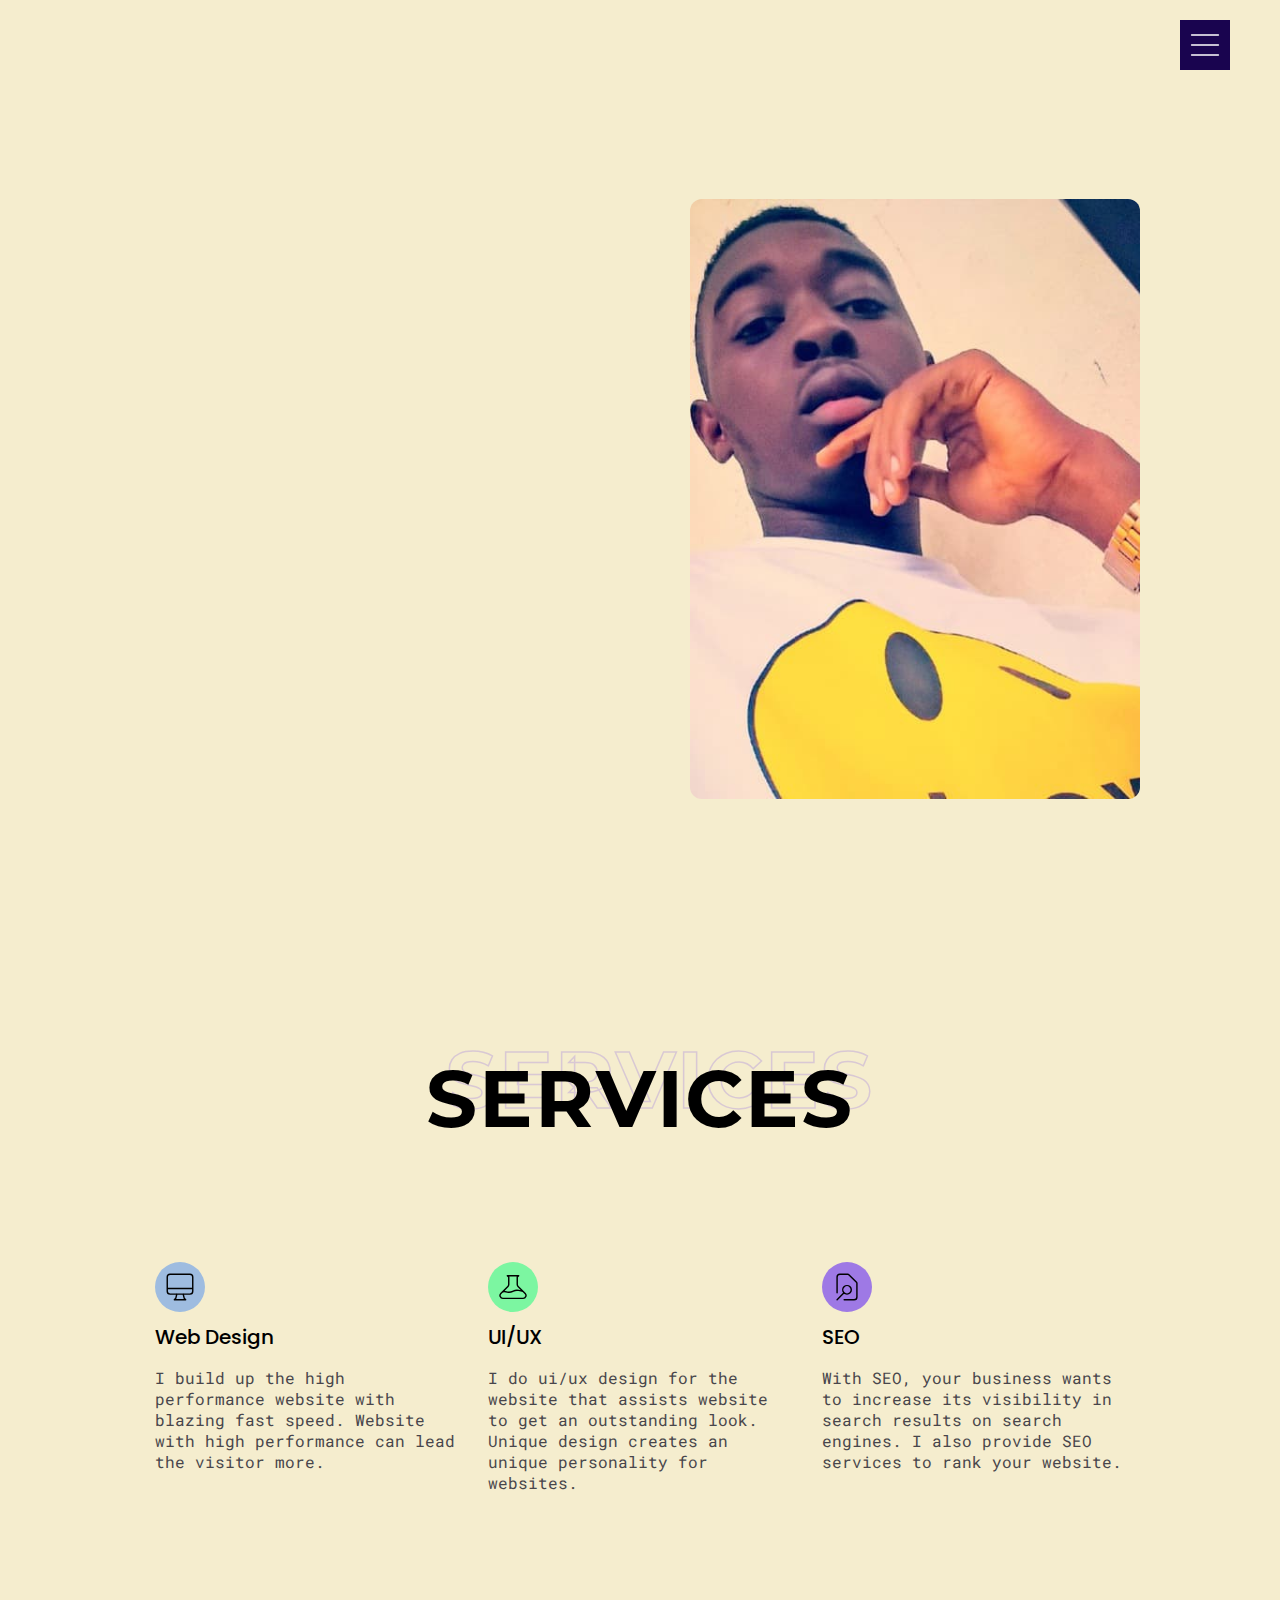
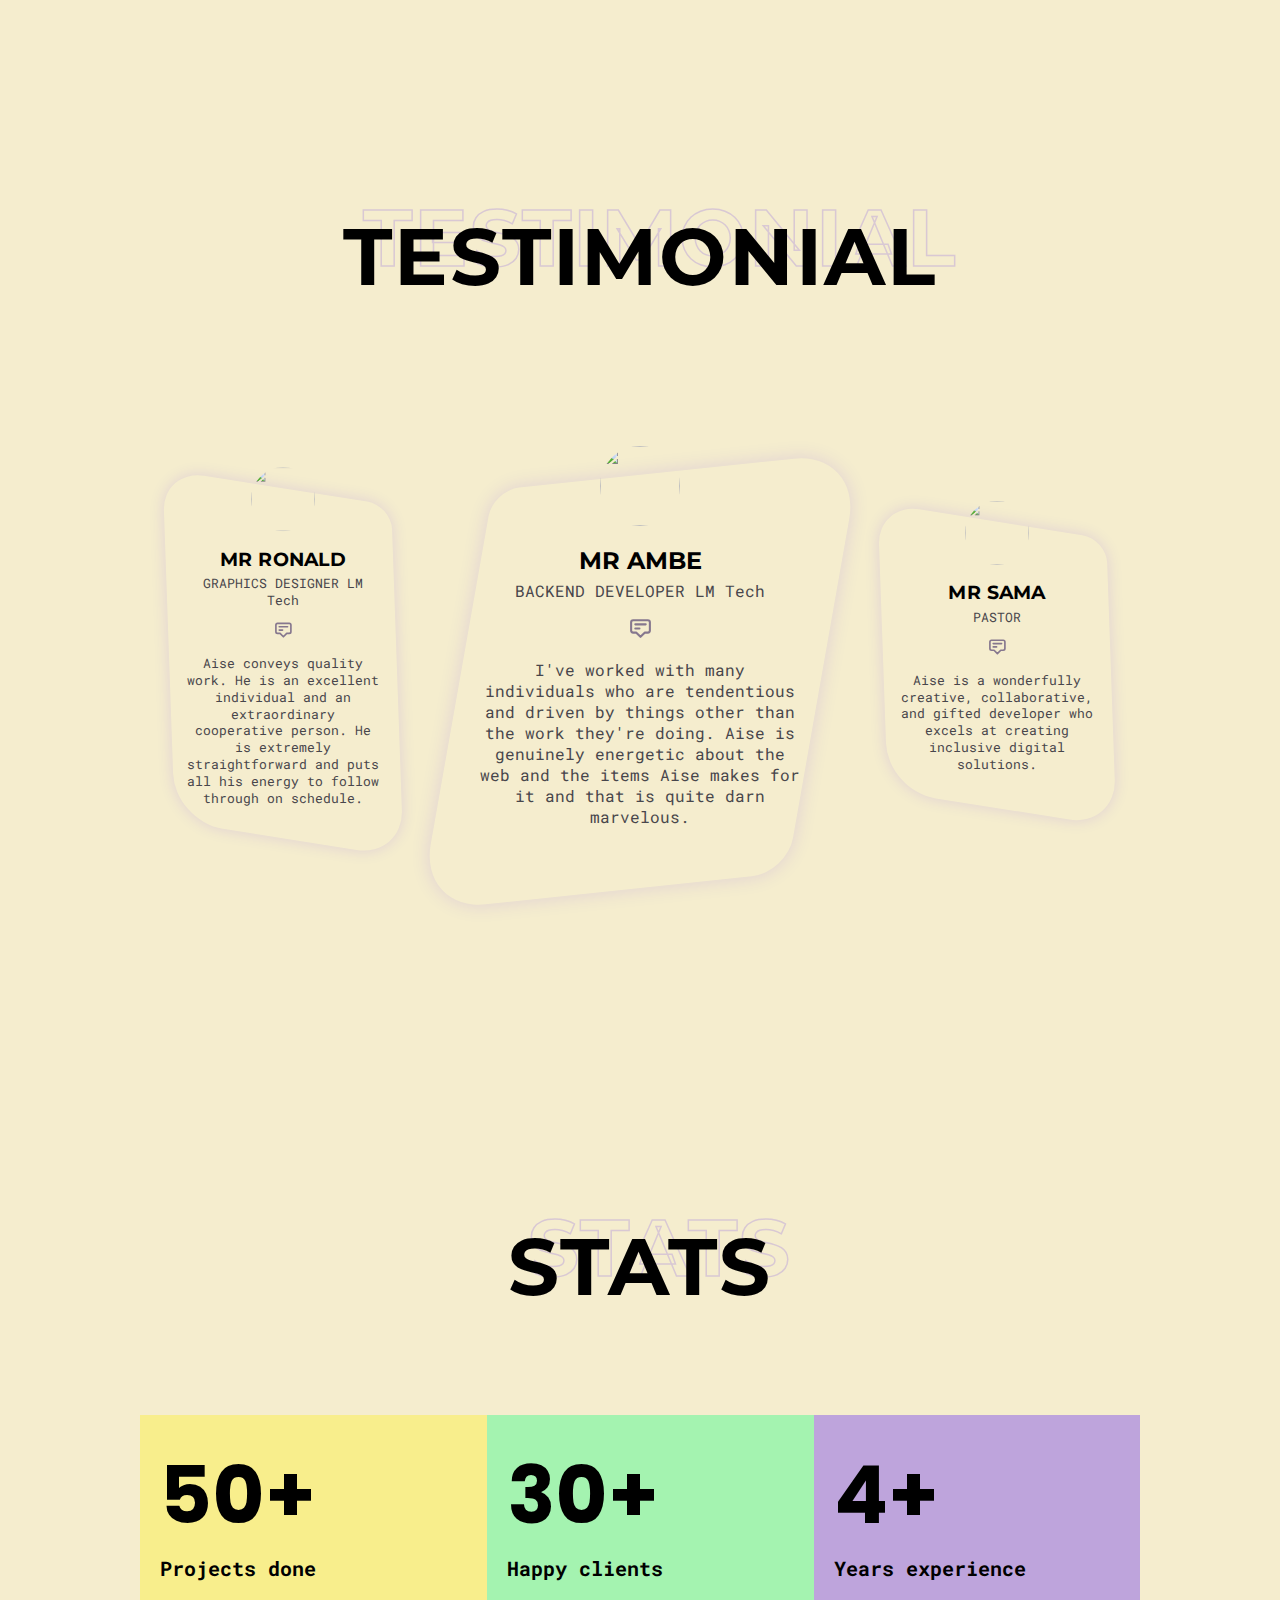
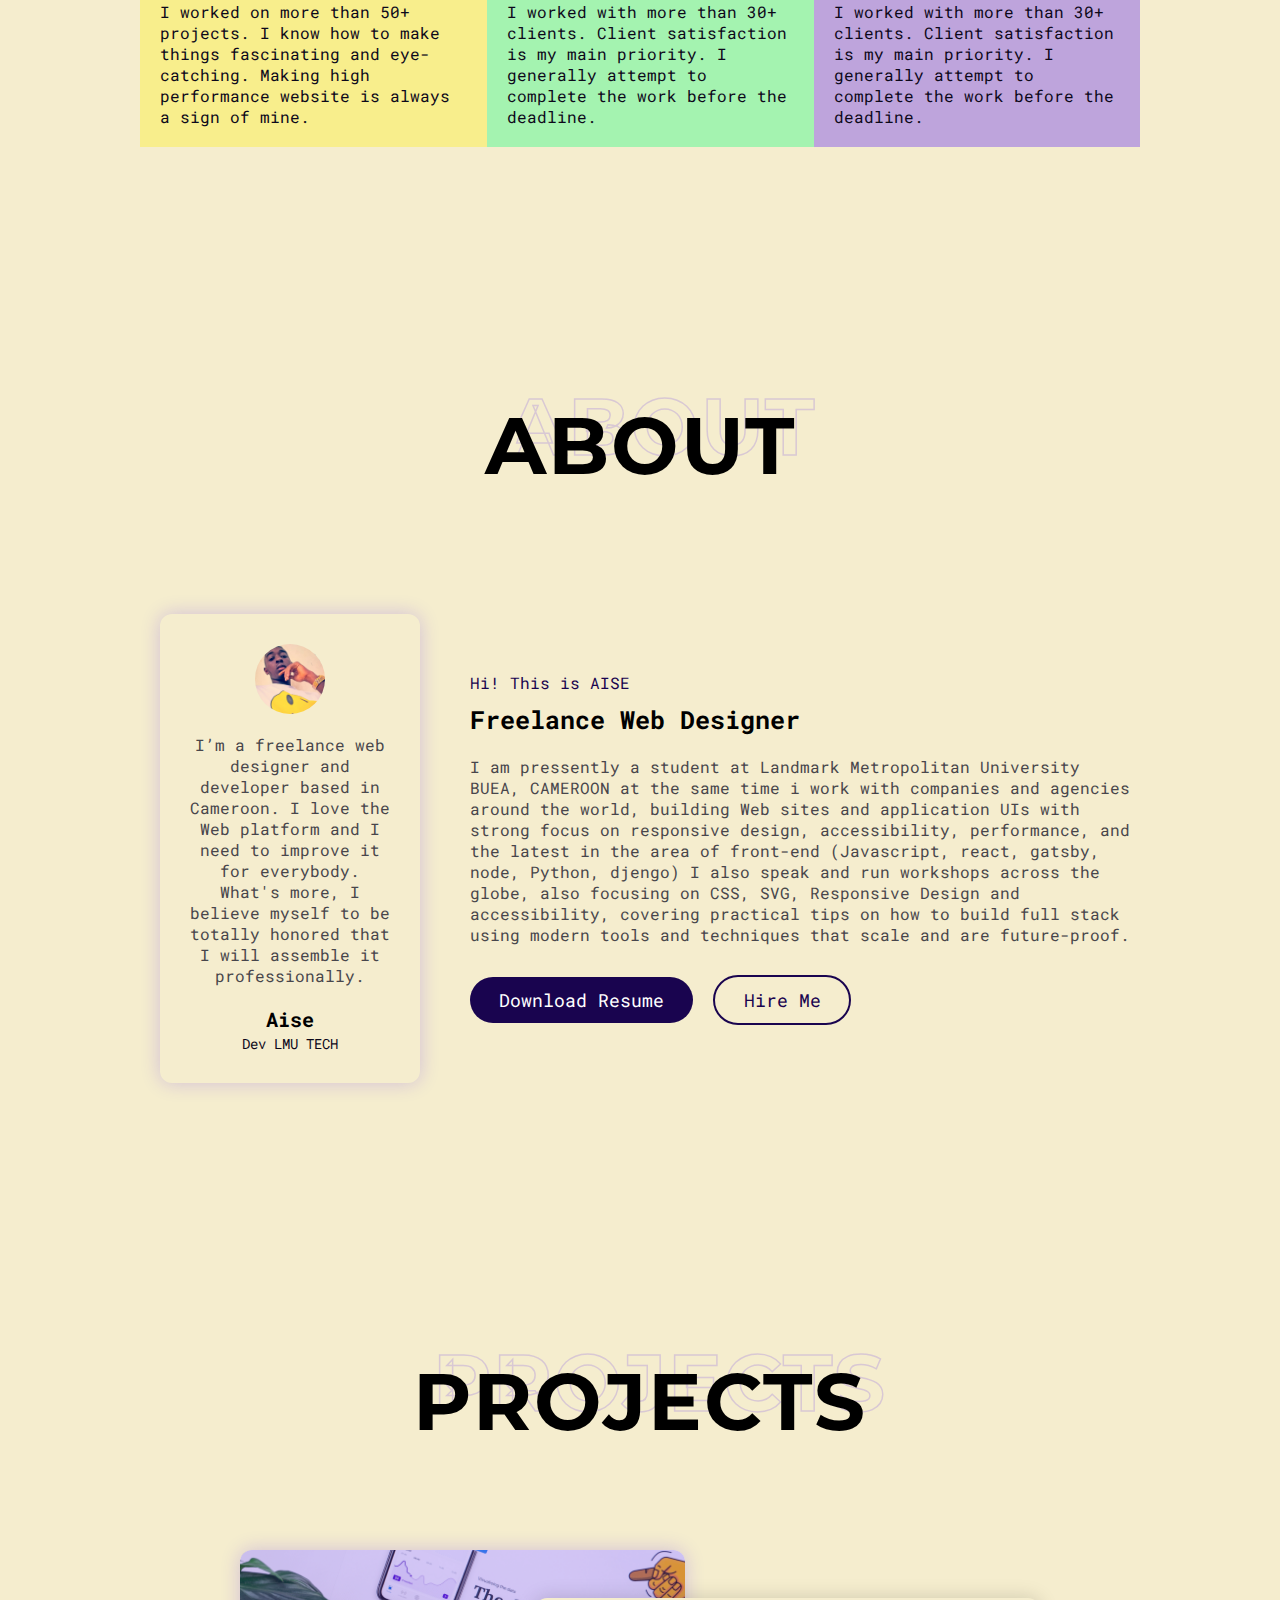
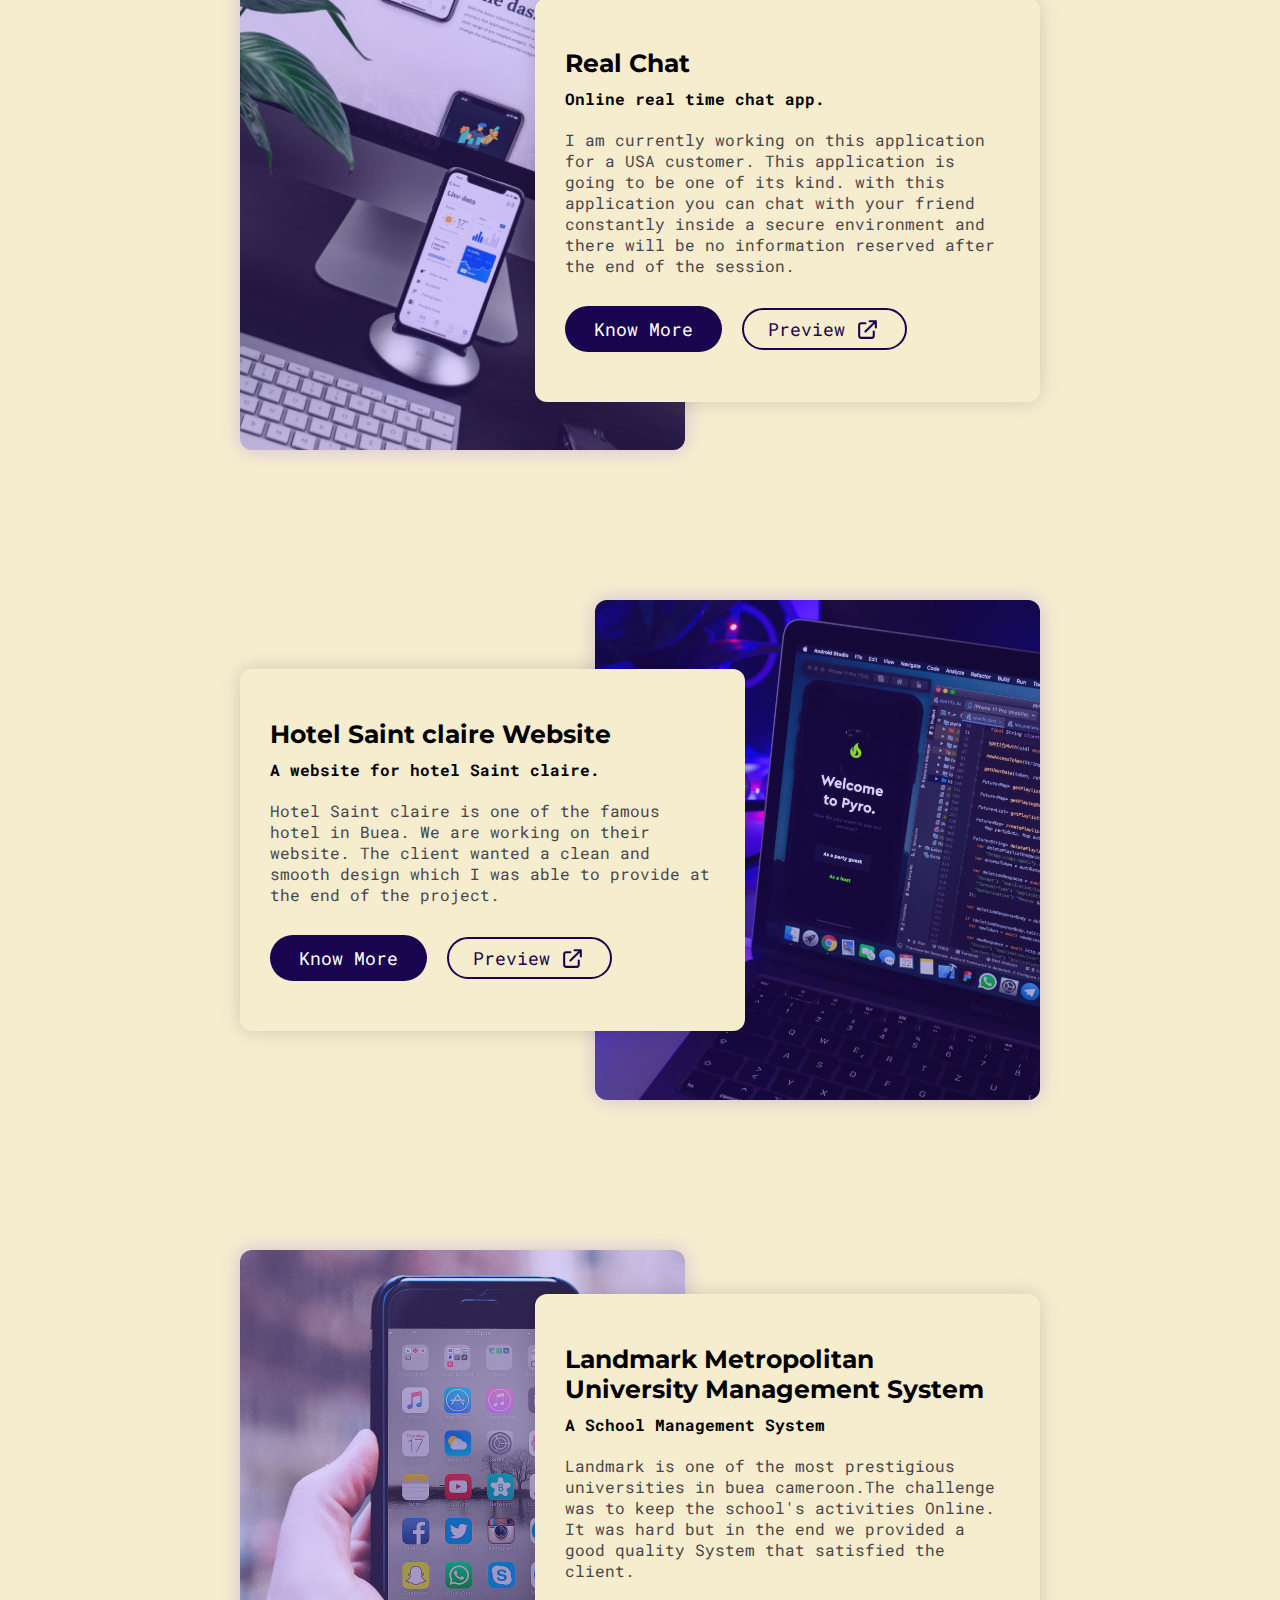
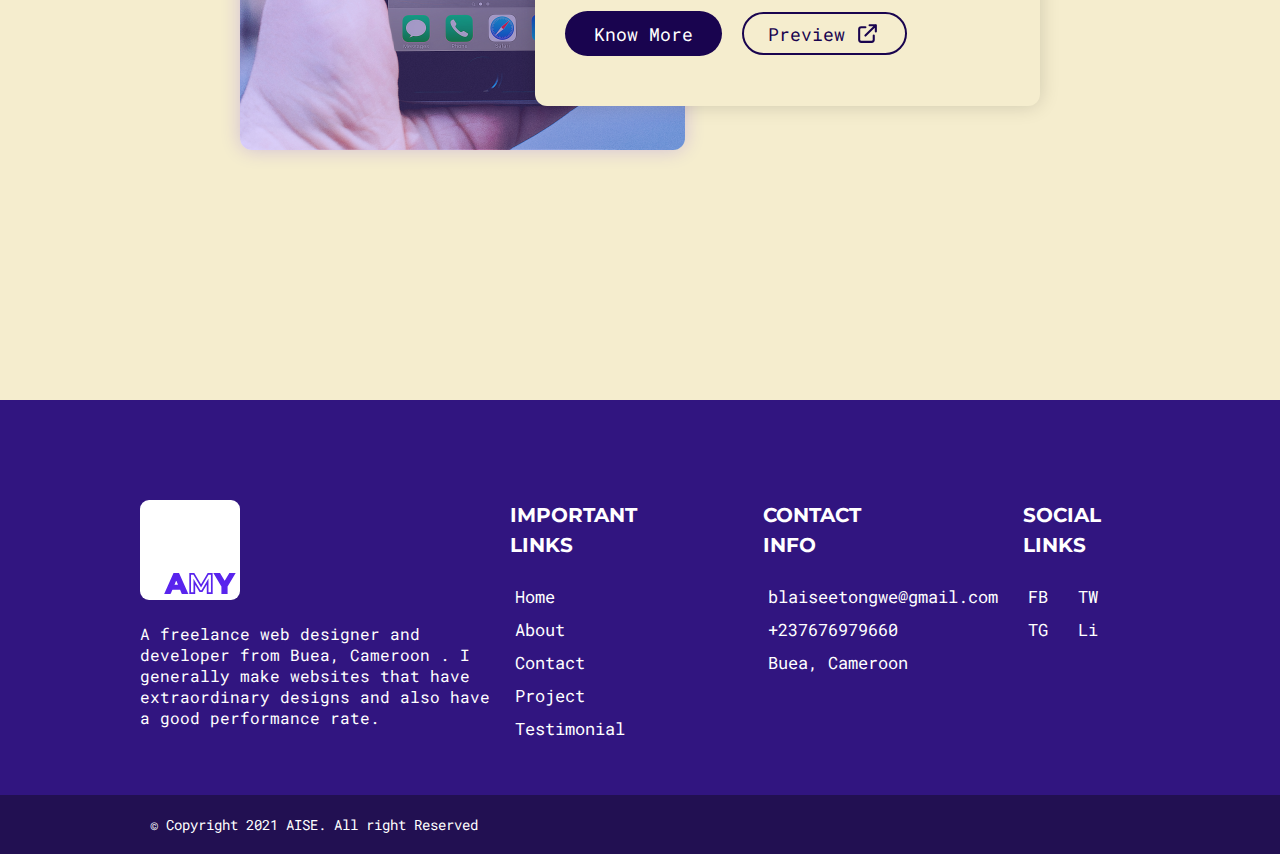
==== index.html @ 319169f4 "first portfolio commit" ====
<!DOCTYPE html>
<html lang="en">

<head>
  <meta charset="UTF-8">
  <meta name="viewport" content="width=device-width, initial-scale=1.0">
  <title>Aise portfolio</title>
  <link rel="shortcut icon" href="./image/favicon.bmp" type="image/x-icon">
  <link rel="stylesheet" href="style.css">
</head>

<body>
  <!-- Scroll Top Button -->
  <div class="scroll-top">
    <svg xmlns="http://www.w3.org/2000/svg" fill="none" viewBox="0 0 24 24" stroke="currentColor">
      <path stroke-linecap="round" stroke-linejoin="round" stroke-width="2" d="M8 7l4-4m0 0l4 4m-4-4v18" />
    </svg>
  </div>
  <!-- Navigation -->
  <section id="navigation">
    <div class="nav-icon">
      <svg xmlns="http://www.w3.org/2000/svg" fill="none" viewBox="0 0 24 24" stroke="currentColor">
        <path stroke-linecap="round" stroke-linejoin="round" stroke-width="1" d="M4 6h16M4 12h16M4 18h16" />
      </svg>
    </div>
  </section>
  <div id="nav-content">
    <div class="close-btn">
      <svg xmlns="http://www.w3.org/2000/svg" fill="none" viewBox="0 0 24 24" stroke="currentColor">
        <path stroke-linecap="round" stroke-linejoin="round" stroke-width="2" d="M6 18L18 6M6 6l12 12" />
      </svg>
    </div>
    <div class="wrapper">
      <h2 class="section-heading">Menu</h2>
      <nav>
        <ul>
          <li><a data-text="Home" href="./index.html#hero">Home</a></li>
          <li><a data-text="About" href="./index.html#about">About</a></li>
          <li><a data-text="Projects" href="./index.html#projects">Projects</a></li>
          <li><a data-text="Testimonial" href="./index.html#testimonial">Testimonial</a></li>
          <li><a data-text="Contact" href="./contact.html">Contact</a></li>
        </ul>
      </nav>
    </div>
  </div>

  <!-- Hero section -->
  <section id="hero">
    <div class="container">
      <div class="left">
        <p class="subheading">I'm Aise</p>
        <h2 class="heading">
          <div class="wrapper"><span>Codes</span></div>
          <div class="wrapper"><span>with</span></div>
          <div class="wrapper"><span>Logic</span></div>
        </h2>
        <p class="desc">I am presently a Student at Landmark Metropolitan University Molyko Buea, Cameroon. in addition to studying, i work with companies and agencies around the world building systems, Web sites and application UIs with
          strong focus on
          responsive design, accessibility, performance,</p>
        <div class="buttons">
          <a href="#projects" class="primary-btn">See My Works</a>
          <a href="#">
            <svg xmlns="http://www.w3.org/2000/svg" fill="none" viewBox="0 0 24 24" stroke="currentColor">
              <path stroke-linecap="round" stroke-linejoin="round" stroke-width="1"
                d="M14.752 11.168l-3.197-2.132A1 1 0 0010 9.87v4.263a1 1 0 001.555.832l3.197-2.132a1 1 0 000-1.664z" />
              <path stroke-linecap="round" stroke-linejoin="round" stroke-width="1"
                d="M21 12a9 9 0 11-18 0 9 9 0 0118 0z" />
            </svg>
          </a>
        </div>
      </div>
      <div class="right">
        <img src="./image/profile.jpg" alt="">
      </div>
    </div>
  </section>

  <!-- services Section -->
  <section id="services">
    <div class="container">
      <h2 class="section-heading" data-outline="Services">Services</h2>
      <div class="all-items">
        <div class="item">
          <div class="icon">
            <svg xmlns="http://www.w3.org/2000/svg" fill="none" viewBox="0 0 24 24" stroke="currentColor">
              <path stroke-linecap="round" stroke-linejoin="round" stroke-width="1"
                d="M9.75 17L9 20l-1 1h8l-1-1-.75-3M3 13h18M5 17h14a2 2 0 002-2V5a2 2 0 00-2-2H5a2 2 0 00-2 2v10a2 2 0 002 2z" />
            </svg>
          </div>
          <h3 class="item-heading">Web Design</h3>
          <p class="item-desc">I build up the high performance website with blazing fast speed. Website with high
            performance can lead the visitor more. </p>
        </div>
        <div class="item">
          <div class="icon">
            <svg xmlns="http://www.w3.org/2000/svg" fill="none" viewBox="0 0 24 24" stroke="currentColor">
              <path stroke-linecap="round" stroke-linejoin="round" stroke-width="1"
                d="M19.428 15.428a2 2 0 00-1.022-.547l-2.387-.477a6 6 0 00-3.86.517l-.318.158a6 6 0 01-3.86.517L6.05 15.21a2 2 0 00-1.806.547M8 4h8l-1 1v5.172a2 2 0 00.586 1.414l5 5c1.26 1.26.367 3.414-1.415 3.414H4.828c-1.782 0-2.674-2.154-1.414-3.414l5-5A2 2 0 009 10.172V5L8 4z" />
            </svg>
          </div>
          <h3 class="item-heading">UI/UX</h3>
          <p class="item-desc">I do ui/ux design for the website that assists website to get an outstanding look. Unique
            design creates an unique personality for websites.</p>
        </div>
        <div class="item">
          <div class="icon">
            <svg xmlns="http://www.w3.org/2000/svg" fill="none" viewBox="0 0 24 24" stroke="currentColor">
              <path stroke-linecap="round" stroke-linejoin="round" stroke-width="1"
                d="M10 21h7a2 2 0 002-2V9.414a1 1 0 00-.293-.707l-5.414-5.414A1 1 0 0012.586 3H7a2 2 0 00-2 2v11m0 5l4.879-4.879m0 0a3 3 0 104.243-4.242 3 3 0 00-4.243 4.242z" />
            </svg>
          </div>
          <h3 class="item-heading">SEO</h3>
          <p class="item-desc">With SEO, your business wants to increase its visibility in search results on search
            engines. I also provide SEO services
            to rank your website.</p>
        </div>
      </div>
    </div>
  </section>

  <!-- Testimonial Section -->
  <section id="testimonial">
    <div class="container">
      <h1 class="section-heading" data-outline="Testimonial">Testimonial</h1>
      <div class="all-items">
        <div class="item">
          <div class="img">
            <img src="./image/sayed.jpg" alt="">
          </div>
          <h3 class="testimonial-heading">Mr Ronald</h3>
          <p class="testimonial-sub-heading">GRAPHICS DESIGNER LM Tech</p>
          <div class="icon">
            <svg xmlns="http://www.w3.org/2000/svg" fill="none" viewBox="0 0 24 24" stroke="currentColor">
              <path stroke-linecap="round" stroke-linejoin="round" stroke-width="2"
                d="M7 8h10M7 12h4m1 8l-4-4H5a2 2 0 01-2-2V6a2 2 0 012-2h14a2 2 0 012 2v8a2 2 0 01-2 2h-3l-4 4z" />
            </svg>
          </div>
          <p class="testimonial-desc">Aise conveys quality work. He is an excellent individual and an extraordinary
            cooperative person. He is extremely
            straightforward and puts all his energy to follow through on schedule. </p>
        </div>
        <div class="item">
          <div class="img">
            <img src="./image/arfan.jpg" alt="">
          </div>
          <h3 class="testimonial-heading">MR AMBE</h3>
          <p class="testimonial-sub-heading">BACKEND DEVELOPER LM Tech</p>
          <div class="icon">
            <svg xmlns="http://www.w3.org/2000/svg" fill="none" viewBox="0 0 24 24" stroke="currentColor">
              <path stroke-linecap="round" stroke-linejoin="round" stroke-width="2"
                d="M7 8h10M7 12h4m1 8l-4-4H5a2 2 0 01-2-2V6a2 2 0 012-2h14a2 2 0 012 2v8a2 2 0 01-2 2h-3l-4 4z" />
            </svg>
          </div>
          <p class="testimonial-desc">I've worked with many individuals who are tendentious and driven by things other
            than the work they're doing. Aise is genuinely energetic about the web and the items Aise makes for it and
            that is
            quite darn
            marvelous.</p>
        </div>
        <div class="item">
          <div class="img">
            <img src="./image/ayan.jpg" alt="">
          </div>
          <h3 class="testimonial-heading">MR SAMA</h3>
          <p class="testimonial-sub-heading">PASTOR</p>
          <div class="icon">
            <svg xmlns="http://www.w3.org/2000/svg" fill="none" viewBox="0 0 24 24" stroke="currentColor">
              <path stroke-linecap="round" stroke-linejoin="round" stroke-width="2"
                d="M7 8h10M7 12h4m1 8l-4-4H5a2 2 0 01-2-2V6a2 2 0 012-2h14a2 2 0 012 2v8a2 2 0 01-2 2h-3l-4 4z" />
            </svg>
          </div>
          <p class="testimonial-desc">Aise is a wonderfully creative, collaborative, and gifted developer who excels at
            creating inclusive digital solutions.
          </p>
        </div>
      </div>
    </div>
  </section>

  <!-- stats Section -->
  <section id="stats">
    <div class="container">
      <h2 class="section-heading" data-outline="Stats">Stats</h2>
      <div class="all-items">
        <div class="item">
          <h2 class="number">50+</h2>
          <h3 class="stats-sub-heading">Projects done</h3>
          <p>I worked on more than 50+ projects. I know how to make things fascinating and eye-catching. Making high
            performance website is always a sign of mine.</p>
        </div>
        <div class="item">
          <h2 class="number">30+</h2>
          <h3 class="stats-sub-heading">Happy clients</h3>
          <p>I worked with more than 30+ clients. Client satisfaction is my main priority. I generally attempt to
            complete the work
            before the deadline.</p>
        </div>
        <div class="item">
          <h2 class="number">4+</h2>
          <h3 class="stats-sub-heading">Years experience</h3>
          <p>I worked with more than 30+ clients. Client satisfaction is my main priority. I generally attempt to
            complete the work
            before the deadline.</p>
        </div>
      </div>
    </div>
  </section>
  <!-- END Stats Section -->



  <!-- About -->
  <section id="about">
    <div class="container">
      <h2 class="section-heading" data-outline="about">About</h2>
      <div class="wrapper">
        <div class="left">
          <div class="card">
            <div class="img">
              <img src="./image/profile.jpg" alt="">
            </div>
            <p class="card-desc">I’m a freelance web designer and developer based in Cameroon. I love the Web platform
              and I need to improve it for
              everybody. What's more, I believe myself to be totally honored that I will assemble it professionally.</p>
            <h3 class="card-name">Aise</h3>
            <p class="card-sub-title">Dev LMU TECH</p>
          </div>
        </div>
        <div class="right">
          <p class="subheading">Hi! This is AISE</p>
          <h2 class="slogan">Freelance Web Designer</h2>
          <p class="right-text"> I am pressently a student at Landmark Metropolitan University BUEA, CAMEROON at the same time i work with companies and agencies around the world, building Web sites and application
            UIs with strong focus on
            responsive design, accessibility, performance, and the latest in the area of front-end (Javascript, react,
            gatsby, node,
            Python, djengo)
            I also speak and run workshops across the globe, also focusing on CSS, SVG, Responsive Design and
            accessibility,
            covering practical tips on how to build full stack using modern tools and techniques that scale and are
            future-proof.
          </p>
          <div class="buttons">
            <a href="./resume.docx" class="primary-btn" download="">Download Resume</a>
            <a href="./contact.html" class="primary-btn outline">Hire Me</a>
          </div>
        </div>
      </div>
    </div>
  </section>

  <!-- projects -->
  <section id="projects">
    <div class="container">
      <h2 class="section-heading" data-outline="Projects">Projects</h2>
      <div class="all-items">
        <div class="item">
          <div class="left">
            <div class="img">
              <img src="./image/project-1.jpg" alt="">
            </div>
          </div>
          <div class="right">
            <h2 class="project-title">Real Chat</h2>
            <h3 class="project-sub-title">Online real time chat app.</h3>
            <p class="project-desc">I am currently working on this application for a USA customer. This application is going to be one of its kind. with this application
              you can chat with your friend
              constantly inside a secure environment and there will be no information reserved after the end of the
              session.</p>
            <div class="buttons">
              <a href="#" class="primary-btn">Know More</a>
              <a href="#" class="primary-btn outline external-link"> <span>Preview</span>
                <svg xmlns="http://www.w3.org/2000/svg" fill="none" viewBox="0 0 24 24" stroke="currentColor">
                  <path stroke-linecap="round" stroke-linejoin="round" stroke-width="2"
                    d="M10 6H6a2 2 0 00-2 2v10a2 2 0 002 2h10a2 2 0 002-2v-4M14 4h6m0 0v6m0-6L10 14" />
                </svg>
              </a>
            </div>

          </div>
        </div>
        <div class="item">
          <div class="left">
            <div class="img">
              <img src="./image/project-3.jpg" alt="">
            </div>
          </div>
          <div class="right">
            <h2 class="project-title">Hotel Saint claire Website
            </h2>
            <h3 class="project-sub-title">A website for hotel Saint claire.
            </h3>
            <p class="project-desc">Hotel Saint claire is one of the famous hotel in Buea. We are working on their website. The
              client wanted a clean and smooth
              design which I was able to provide at the end of the project.</p>
            <div class="buttons">
              <a href="#" class="primary-btn">Know More</a>
              <a href="#" class="primary-btn outline external-link"> <span>Preview</span>
                <svg xmlns="http://www.w3.org/2000/svg" fill="none" viewBox="0 0 24 24" stroke="currentColor">
                  <path stroke-linecap="round" stroke-linejoin="round" stroke-width="2"
                    d="M10 6H6a2 2 0 00-2 2v10a2 2 0 002 2h10a2 2 0 002-2v-4M14 4h6m0 0v6m0-6L10 14" />
                </svg>
              </a>
            </div>
          </div>
        </div>
        <div class="item">
          <div class="left">
            <div class="img">
              <img src="./image/project-2.jpg" alt="">
            </div>
          </div>
          <div class="right">
            <h2 class="project-title">Landmark Metropolitan University Management System</h2>
            <h3 class="project-sub-title">A School Management System</h3>
            <p class="project-desc">Landmark is one of the most prestigious universities in buea cameroon.The challenge was to keep the
              school's activities Online. It was
              hard but in the end
              we provided a good quality System that satisfied the client.</p>
            <div class="buttons">
              <a href="#" class="primary-btn">Know More</a>
              <a href="#" class="primary-btn outline external-link"> <span>Preview</span>
                <svg xmlns="http://www.w3.org/2000/svg" fill="none" viewBox="0 0 24 24" stroke="currentColor">
                  <path stroke-linecap="round" stroke-linejoin="round" stroke-width="2"
                    d="M10 6H6a2 2 0 00-2 2v10a2 2 0 002 2h10a2 2 0 002-2v-4M14 4h6m0 0v6m0-6L10 14" />
                </svg>
              </a>
            </div>
          </div>
        </div>
      </div>
    </div>
  </section>

  <!-- Footer Section -->
  <section id="footer">
    <div class="container">
      <footer>
        <div class="col-1">
          <div class="logo"><a href="#">
              <img src="./image/light-logo.svg" alt="">
            </a></div>
          <p>A freelance web designer and developer from Buea, Cameroon . I generally make websites that have
            extraordinary
            designs and also have a good performance rate. </p>
        </div>
        <div class="col-2">
          <h2 class="column-heading">Important<br>Links</h2>
          <ul>
            <li><a href="./index.html#home">Home</a></li>
            <li><a href="./index.html#about">About</a></li>
            <li><a href="./contact.html">Contact</a></li>
            <li><a href="./index.html#Project">Project</a></li>
            <li><a href="./index.html#testimonial">Testimonial</a></li>
          </ul>
        </div>
        <div class="col-3">
          <h2 class="column-heading">Contact<br>Info</h2>
          <ul>
            <li><a href="#">blaiseetongwe@gmail.com</a></li>
            <li><a href="#">+237676979660</a></li>
            <li><a href="#">Buea, Cameroon</a></li>
          </ul>
        </div>
        <div class="col-4">
          <h2 class="column-heading">Social<br>Links</h2>
          <ul>
            <li><a href="#">FB</a></li>
            <li><a href="#">TW</a></li>
            <li><a href="#">TG</a></li>
            <li><a href="#">Li</a></li>
          </ul>
        </div>
      </footer>
    </div>
  </section>
  <section id="copyright">
    <div class="container">
      <p> &copy; Copyright 2021 AISE. All right Reserved</p>
    </div>
  </section>

  <script src="./app.js"></script>
</body>

</html>
---- style.css ----
@import url('https://fonts.googleapis.com/css2?family=Montserrat:wght@700;900&family=Roboto+Mono:wght@300;500&family=Poppins:wght@600&display=swap');

/* variables */
:root {
	--primary-color: #19044f;
	--secondary-black: #0d081a;
	--secondary-gray: #48464b;
	--body-bg: #f5edce;
}

/* global styles */
* {
	padding: 0;
	margin: 0;
	box-sizing: border-box;
}
html {
	font-family: 'Roboto Mono';
	font-size: 10px;
	scroll-behavior: smooth;
}
body {
	background-color: var(--body-bg);
}
img {
	width: 100%;
	height: 100%;
}
a {
	color: black;
	text-decoration: none;
}

section {
	display: flex;
	align-items: center;
	justify-content: center;
}
.container {
	width: 90%;
	margin: 0 auto;
	max-width: 1000px;
}
p {
	font-size: 1.6rem;
	color: var(--secondary-black);
}
.section-heading {
	font-size: clamp(2rem, 10vw, 8rem);
	text-transform: uppercase;
	font-family: 'Montserrat';
	letter-spacing: 0.2rem;
	text-align: center;
	position: relative;
	margin-bottom: 10rem;
}
.section-heading::before {
	content: attr(data-outline);
	position: absolute;
	left: 2%;
	top: -20%;
	width: 100%;

	text-align: center;
	text-transform: uppercase;
	font-family: 'Montserrat';
	letter-spacing: 0.2rem;

	color: transparent;
	/* -webkit-text-stroke: 1.5px rgba(0, 0, 0, 0.103); */
	-webkit-text-stroke: 1.5px #5a24ed2f;
	z-index: -1;
}
.buttons {
	margin-top: 3rem;
	display: flex;
	align-items: center;
	justify-content: flex-start;
	gap: 2rem;
}
.primary-btn {
	display: inline-block;
	background-color: var(--primary-color);
	color: white;
	font-size: 1.8rem;
	padding: 0.6em 1.6em;
	border-radius: 50px;
}
.buttons .primary-btn.outline {
	background-color: transparent;
	border: 2px solid var(--primary-color);
	color: var(--primary-color);
}
.buttons svg {
	width: 50px;
	color: var(--primary-color);
}

/* scroll Top/Up Button */
.scroll-top {
	z-index: 100;
	height: 60px;
	width: 60px;
	background-color: white;
	position: fixed;
	bottom: 10px;
	right: 10px;
	cursor: pointer;
	border-radius: 6px;
	box-shadow: 0px 0px 20px rgba(71, 40, 182, 0.226);
	/* hover effect default */
	transform: scale(0.9);
	transition: 0.3s ease-in-out transform;
	/* for centering the icon */
	/* display: flex; */
	display: none;
	align-items: center;
	justify-content: center;
}
.scroll-top svg {
	width: 50%;
	color: black;
	pointer-events: none;
}

.scroll-top:hover {
	transform: scale(1);
}

/* Navigation Section */
#navigation {
	position: fixed;
	right: 50px;
	height: auto;
	top: 20px;
	z-index: 100;
}
#navigation .nav-icon {
	width: 50px;
	height: 50px;
	margin: 0 auto;
	margin-right: 0;
	cursor: pointer;
	background-color: var(--primary-color);
	display: flex;
	align-items: center;
	justify-content: center;
}
#navigation .nav-icon svg {
	width: 80%;
	color: white;
}
#nav-content {
	position: fixed;
	right: 0;
	width: 80%;
	max-width: 800px;
	height: 100%;
	z-index: 100;
	background-color: var(--secondary-black);
	color: white;
	display: flex;
	align-items: center;
	justify-content: center;
	overflow: hidden;
	transform: translateX(100%);
	transition: 0.3s ease transform;
}
#nav-content.show {
	transform: translateX(0);
	box-shadow: -6px 0px 29px 7px #000000a3;
}
#nav-content .section-heading {
	text-align: left;
}
#nav-content .section-heading::before {
	content: 'Menu';
	text-align: left;
	-webkit-text-stroke: 1.5px #afadad25;
}
#nav-content .wrapper {
	width: 70%;
	position: relative;
}
#nav-content ul {
	list-style: none;
	text-align: left;
}
#nav-content ul li {
	margin-bottom: 2rem;
}
#nav-content ul li a {
	display: inline-block;
	width: 100%;
	color: white;
	font-size: 5rem;
	font-family: 'Montserrat';
	/* position: relative; */
}
#nav-content ul li a::after {
	content: attr(data-text);
	pointer-events: none;
	position: absolute;
	right: -150px;
	bottom: 30%;
	width: 100%;
	color: transparent;
	-webkit-text-stroke: 1.5px #afadad25;
	opacity: 0;
	transition: 0.3s ease;
	transition-property: opacity, transform;
	z-index: -1;
	text-align: center;
	transform: rotate(90deg) scale(3);
}
#nav-content ul li a:hover::after {
	opacity: 1;
	transform: scale(3) translateY(10px) rotate(90deg);
}
#nav-content .close-btn {
	position: absolute;
	left: 10px;
	top: 10px;
	color: white;
	width: 40px;
	height: 40px;
	background-color: var(--primary-color);
	display: flex;
	align-items: center;
	justify-content: center;
	border-radius: 50%;
	cursor: pointer;
	transition: 0.3s ease background-color;
}
#nav-content .close-btn:hover {
	background-color: crimson;
}
#nav-content .close-btn svg {
	width: 80%;
}
@media only screen and (max-width: 768px) {
	#navigation {
		right: 10px;
		top: 10px;
	}
	#nav-content nav ul li a::after {
		display: none;
	}
	#nav-content .section-heading {
		text-align: right;
		margin-bottom: 5rem;
	}
	#nav-content .section-heading::before {
		text-align: right;
	}
	#nav-content nav ul {
		text-align: right;
	}
	#nav-content nav ul li a {
		font-size: 2.5rem;
	}
	#nav-content .wrapper {
		width: 90%;
	}
}

/* Hero section Styles */
#hero {
	height: 100vh;
	width: 100%;
	padding-top: 10rem;
}
#hero .container {
	display: flex;
	align-items: center;
	justify-content: center;
}
#hero .container .left {
	flex: 6;
	/* padding-right: 3rem; */
}
#hero .container .right {
	flex: 8;
}

#hero .left .subheading {
	font-size: 1.8rem;
	font-weight: 500;
	text-transform: uppercase;
	color: var(--primary-color);
	animation: fade 0.3s ease-in forwards;
	animation-delay: 1.1s;
	opacity: 0;
}
#hero .left .heading {
	font-size: 6rem;
	font-family: 'Montserrat';
	font-weight: 900;
	/* max-width: 400px; */
	overflow: hidden;
}
#hero .left .heading .wrapper {
	/* position: relative; */
	display: inline-block;
	overflow: hidden;
	/* border: 1px solid red; */
}
#hero .left .heading .wrapper span {
	position: relative;
	bottom: -70px;
	animation: reveal 1s ease-in-out forwards;
}
@keyframes reveal {
	0% {
		bottom: -70px;
	}
	100% {
		bottom: 0px;
	}
}
@keyframes fade {
	0% {
		opacity: 0;
	}
	100% {
		opacity: 1;
	}
}
#hero .left .desc {
	margin-top: 2.5rem;
	max-width: 400px;
	animation: fade 0.3s ease-in forwards;
	animation-delay: 1.1s;
	opacity: 0;
}
#hero .left .buttons {
	animation: fade 0.3s ease-in forwards;
	animation-delay: 1.1s;
	opacity: 0;
}

#hero .right {
	text-align: right;
}
#hero .right img {
	width: 100%;
	max-width: 450px;
	height: 600px;
	object-fit: cover;
	object-position: 50% 30%;
	border-radius: 12px;
}

@media only screen and (max-width: 768px) {
	html {
		font-size: 9px;
	}
	#hero .container {
		flex-direction: column-reverse;
	}
	#hero .container .right {
		text-align: center;
		flex: 1;
		margin-bottom: 2rem;
	}
	#hero .container .left {
		text-align: center;
		padding-right: 0;
		flex: 1;
		height: fit-content;
	}
	#hero .left .buttons {
		justify-content: center;
	}
	#hero .left .heading {
		font-size: 4rem;
		margin: 0 auto;
	}
	#hero .container .left .desc {
		margin: 0 auto;
		margin-top: 2rem;
	}
	#hero .right img {
		width: 100%;
		height: 400px;
	}
}
@media only screen and (max-width: 950px) {
	#hero .container .right {
		flex: 6;
	}
}

/* Services Section */
#services {
	padding: 15rem 0;
}

#services .all-items {
	display: flex;
	align-items: flex-start;
	justify-content: center;
}
#services .item {
	padding: 1.5rem;
	transition: 0.3s ease-in-out background-color;
	border-radius: 12px;
	flex: 1;
}
#services .item:nth-child(1):hover {
	background-color: rgb(8 69 241 / 35%);
}
#services .item:nth-child(2):hover {
	background-color: rgba(0, 255, 115, 0.151);
}
#services .item:nth-child(3):hover {
	background-color: #cbbef093;
}
#services .item .icon {
	width: 50px;
	height: 50px;
	padding: 0.8rem;
	background-color: rgba(255, 0, 0, 0.24);
	border-radius: 50%;
	margin-bottom: 1rem;
}
#services .item-heading {
	font-weight: 500;
	font-size: 2rem;
	/* text-transform: uppercase; */
	margin-bottom: 1.5rem;
	font-family: 'Poppins';
}
#services .item-desc {
	color: var(--secondary-gray);
}
#services .item:nth-child(1) .icon {
	background-color: rgb(7 106 255 / 37%);
}
#services .item:nth-child(2) .icon {
	background-color: rgba(0, 255, 115, 0.493);
}
#services .item:nth-child(3) .icon {
	background-color: #4705fc80;
}
@media only screen and (max-width: 768px) {
	#services .all-items {
		flex-direction: column;
		text-align: center;
	}
	#services .item .icon {
		margin: 0 auto;
		margin-bottom: 1rem;
	}
	#services .item {
		margin: 2rem 0;
	}
	#services .item:nth-child(1) {
		background-color: rgb(8 69 241 / 35%);
	}
	#services .item:nth-child(2) {
		background-color: rgba(0, 255, 115, 0.151);
	}
	#services .item:nth-child(3) {
		background-color: #cbbef093;
	}
}

/* testimonial section */
#testimonial {
	padding: 15rem 0;
	overflow-x: hidden;
}
#testimonial .all-items {
	display: flex;
	align-items: center;
	justify-content: center;
	gap: 3rem;
}
#testimonial .item {
	text-align: center;
	position: relative;
	padding: 20px;
}
#testimonial .item:nth-of-type(1),
#testimonial .item:nth-of-type(3) {
	flex: 3;
	transform: scale(0.8);
}
#testimonial .item:nth-of-type(2) {
	flex: 4;
}

#testimonial .item::after {
	content: '';
	position: absolute;
	height: 120%;
	width: 100%;
	/* border: 1px solid var(--primary-color); */
	left: 0;
	top: 45px;
	z-index: -1;

	/* border-radius: 20px 50px 100px 50px; */
	box-shadow: 0px 0px 20px 0px #4705fc1f;
}
#testimonial .item:nth-of-type(2)::after {
	transform: skew(350deg, 354deg);
	border-radius: 26px 67px 35px 67px;
	height: 100%;
}
#testimonial .item:nth-of-type(1)::after,
#testimonial .item:nth-of-type(3)::after {
	transform: skew(2deg, 9deg);
	height: 95%;
	border-radius: 52px 30px 59px 60px;
}

#testimonial .img {
	width: 80px;
	height: 80px;
	border-radius: 50%;
	overflow: hidden;
	margin: 0 auto;
	margin-bottom: 2rem;
}
#testimonial .img img {
	object-fit: cover;
}
#testimonial .testimonial-heading {
	font-size: 2.4rem;
	text-transform: uppercase;
	font-family: 'Montserrat';
	margin-bottom: 0.5rem;
}
#testimonial .testimonial-sub-heading {
	font-size: 1.6rem;
	margin-bottom: 1rem;
	color: var(--secondary-gray);
}
#testimonial .icon {
	max-width: 25px;
	margin: 1.5rem auto;
	opacity: 0.5;
	color: var(--primary-color);
}
#testimonial .testimonial-desc {
	color: var(--secondary-gray);
}
@media only screen and (max-width: 950px) {
	#testimonial .all-items {
		flex-direction: column;
		max-width: 400px;
		margin: 0rem auto;
		gap: 50px;
	}
}

/* Stats Section Style*/
#stats {
	padding: 20rem 0 10rem 0;
}

#stats .all-items {
	display: flex;
	align-items: stretch;
	justify-content: center;
}
#stats .all-items .item {
	padding: 2rem;
}
#stats .number {
	font-family: 'Poppins';
	font-size: 8rem;
}
#stats .stats-sub-heading {
	font-size: 2rem;
	margin-bottom: 2rem;
}

#stats .all-items .item:nth-child(1) {
	background-color: rgba(255, 238, 0, 0.322);
}
#stats .all-items .item:nth-child(2) {
	background-color: rgba(0, 255, 115, 0.329);
}
#stats .all-items .item:nth-child(3) {
	background-color: #4705fc50;
}
@media only screen and (max-width: 768px) {
	#stats .all-items {
		flex-direction: column;
	}
}

/* About section  */
#about {
	padding: 15rem 0;
}
#about .wrapper {
	display: flex;
	align-items: center;
	justify-content: center;
	gap: 30px;
}
#about .left {
	padding: 2rem;
	text-align: center;
}
#about .left .card {
	box-shadow: 0px 0px 20px #4705fc33;
	padding: 3rem;
	border-radius: 12px;
	min-height: 400px;
}
#about .left .card .img {
	width: 70px;
	height: 70px;
	margin: 0 auto;
	border-radius: 50%;
	overflow: hidden;
	margin-bottom: 2rem;
}
#about .left .card .img img {
	object-fit: cover;
}
#about .left .card .card-desc {
	color: var(--secondary-gray);
	margin-bottom: 2rem;
}
#about .left .card .card-name {
	font-size: 2rem;
	margin-bottom: 0.2rem;
}
#about .left .card .card-sub-title {
	font-size: 1.4rem;
}
#about .subheading {
	color: var(--primary-color);
	margin-bottom: 1rem;
}
#about .right .slogan {
	font-size: 2.5rem;
	margin-bottom: 2rem;
}
#about .right .right-text {
	color: var(--secondary-gray);
}
@media only screen and (max-width: 768px) {
	#about .wrapper {
		flex-direction: column-reverse;
		text-align: center;
	}
	#about .right .buttons {
		flex-direction: column;
	}
	#about .right .buttons a {
		width: 100%;
		text-align: center;
	}
}

/* Projects Section */
#projects {
	padding: 10rem 0;
}
#projects .item {
	display: flex;
	align-items: center;
	justify-content: center;
	max-width: 800px;
	margin: 0 auto;
	margin-bottom: 15rem;
	/* gap: 2rem; */
}
#projects .item:nth-of-type(even) {
	flex-direction: row-reverse;
}
#projects .item .left {
	flex: 1;
}
#projects .item .right {
	margin-left: -150px;
	flex: 1;
	background-color: var(--body-bg);
	padding: 5rem 3rem;
	border-radius: 12px;
	box-shadow: 0px 0px 20px #00000028;
	z-index: 2;
}
#projects .item:nth-of-type(even) .right {
	margin-left: 0;
}
#projects .item:nth-of-type(even) .left {
	margin-left: -150px;
}
#projects .item .left .img {
	height: 500px;
	overflow: hidden;
	border-radius: 12px;
	overflow: hidden;
	box-shadow: 0px 0px 20px #4705fc33;
	position: relative;
}
#projects .item .left .img::after {
	content: '';
	position: absolute;
	left: 0;
	top: 0;
	height: 100%;
	width: 100%;
	background-color: #5a24ed38;
}
#projects .item .left .img img {
	object-fit: cover;
	transition: 0.3s ease transform;
}
#projects .item:hover .left .img img {
	transform: scale(1.1);
	z-index: 1;
}
#projects .item .right .project-title {
	font-size: 2.5rem;
	font-family: 'Montserrat';
	margin-bottom: 1rem;
}
#projects .item .right .project-sub-title {
	font-size: 1.6rem;
	margin-bottom: 2rem;
}
#projects .item .right .project-desc {
	color: var(--secondary-gray);
	margin-bottom: 3rem;
}
#projects .item .right .external-link {
	display: flex;
	align-items: center;
	justify-content: center;
	gap: 1rem;
	padding: calc(0.6em - 4px) calc(1.6em - 4px);
}
#projects .item .right .external-link svg {
	width: 25px;
}

@media only screen and (max-width: 768px) {
	#projects .item {
		flex-direction: column;
	}
	#projects .item .left {
		width: 100%;
	}
	#projects .item .right {
		margin-left: 0;
		width: 90%;
		margin-top: -150px;
	}
	#projects .item:nth-of-type(even) {
		flex-direction: column;
	}
	#projects .item:nth-of-type(even) .left {
		margin-left: 0;
	}
}
@media only screen and (max-width: 450px) {
	#projects .item .right .buttons {
		flex-direction: column;
	}
	#projects .item .right .buttons a {
		width: 100%;
		text-align: center;
	}
}

/* Contact Section */
#contact {
	padding: 10rem 0;
}
#contact .wrapper {
	display: flex;
	align-items: flex-start;
	justify-content: center;
	gap: 5rem;
}
#contact .wrapper .left {
	flex: 1;
}
#contact .wrapper .right {
	flex: 1;
}
#contact .left .contact-heading {
	font-family: 'Montserrat';
	font-size: 3rem;
	margin-bottom: 1rem;
}
#contact .left .contact-desc {
	color: var(--secondary-gray);
	margin-bottom: 4rem;
}
#contact .left .contact-info {
	margin-bottom: 5rem;
}
#contact .left .contact-info ul {
	list-style: none;
}
#contact .left .contact-info ul li {
	border-radius: 12px;
	overflow: hidden;
}
#contact .left .contact-info ul li a {
	display: flex;
	align-items: center;
	justify-content: flex-start;
	gap: 1rem;
	font-size: 2rem;
	padding: 1.5rem;
}

#contact .left .contact-info ul li:hover {
	background-color: var(--primary-color);
}
#contact .left .contact-info ul li:hover .icon {
	color: white;
}
#contact .left .contact-info ul li:hover .text {
	color: white;
}
#contact .left .contact-info ul li a .icon {
	width: 25px;
	color: var(--primary-color);
}
#contact .left .contact-info ul li a .text {
	color: var(--secondary-gray);
}
#contact .left .social-info ul {
	display: flex;
	list-style: none;
	font-size: 2rem;
	gap: 2rem;
}
#contact .left .social-info ul li a {
	color: var(--primary-color);
}
#contact .right .form-wrapper {
	background-color: var(--primary-color);
	max-width: 500px;
	margin: 0 auto;
	padding: 5rem;
	border-radius: 12px;
	color: white;
}
#contact .right .form-group {
	margin-bottom: 1rem;
}
#contact .right .form-group label {
	margin-bottom: 0.5rem;
	display: inline-block;
	font-size: 1.8rem;
}
#contact .right .form-group .input-wrapper {
	background-color: white;
	color: black;
	width: 100%;
	display: flex;
	align-items: center;
	justify-content: flex-start;
	height: 40px;
	border-radius: 4px;
	overflow: hidden;
}
#contact .right .form-group .input-wrapper .icon {
	font-size: 2rem;
	height: 100%;
	width: 50px;
	background-color: rgb(218, 218, 218);
	display: flex;
	align-items: center;
	justify-content: center;
}
#contact .right .form-group .input-wrapper input {
	padding: 1rem;
	height: 100%;
	width: 100%;
	outline: none;
	border: none;
	font-size: 2rem;
}
#contact .right .form-group textarea {
	width: 100%;
	height: 250px;
	resize: vertical;
	font-size: 2rem;
	padding: 1rem;
	outline: none;
	border-radius: 4px;
}
#contact .right .form-wrapper button {
	display: inline-block;
	width: 150px;
	font-size: 2rem;
	text-transform: uppercase;
	height: auto;
	padding: 1rem 0;
	font-family: 'Roboto Mono';
	letter-spacing: 0.3rem;
	border-radius: 8px;
	outline: none;
	border: none;
	cursor: pointer;
}
@media only screen and (max-width: 768px) {
	#contact .wrapper {
		flex-direction: column-reverse;
		justify-content: center;
		align-items: center;
	}
	#contact .right {
		width: 100%;
	}
	#contact .right .form-wrapper {
		padding: 3rem;
		width: 100%;
		max-width: 100%;
	}
}

/* Footer Section */
#footer {
	background-color: #311580;
	color: white;
	padding: 10rem 0 5rem 0;
}
#footer footer {
	display: flex;
	align-items: flex-start;
	justify-content: flex-start;
	gap: 2rem;
}
#footer footer .col-1 {
	flex: 3;
}
#footer footer .col-2,
#footer footer .col-3,
#footer footer .col-4 {
	flex: 2;
}
#footer footer .col-4 {
	flex: 1;
}

#footer footer .col-1 .logo img {
	max-width: 100px;
	margin-bottom: 2rem;
}
#footer footer .col-1 p {
	color: white;
}

#footer footer .column-heading {
	font-family: 'Montserrat';
	font-size: 2rem;
	margin-bottom: 2rem;
	text-transform: uppercase;
	line-height: 1.5em;
}
#footer footer ul {
	list-style: none;
}
#footer footer ul li {
	border-radius: 4px;
}
#footer footer ul li:hover {
	background-color: white;
}
#footer footer ul li:hover a {
	color: var(--primary-color);
}
#footer footer ul li a {
	display: inline-block;
	width: 100%;
	color: white;
	font-size: 1.7rem;
	padding: 0.5rem;
}
#footer footer .col-4 ul {
	display: flex;
	flex-wrap: wrap;
}
#footer footer .col-4 ul li a {
	min-width: 50px;
}
@media only screen and (max-width: 768px) {
	#footer footer {
		flex-direction: column;
		justify-content: center;
		text-align: center;
	}
	#footer footer .col-1,
	#footer footer .col-2,
	#footer footer .col-3,
	#footer footer .col-4 {
		width: 100%;
		margin-bottom: 3rem;
	}
	#footer footer .col-4 ul {
		width: fit-content;
		margin: 0 auto;
	}
}

/* copyright Section */
#copyright {
	padding: 1rem 0;
	background-color: #221052;
}
#copyright p {
	color: white;
	margin: 1rem;
	font-size: 1.4rem;
}
@media only screen and (max-width: 768px) {
	#copyright p {
		text-align: center;
	}
}
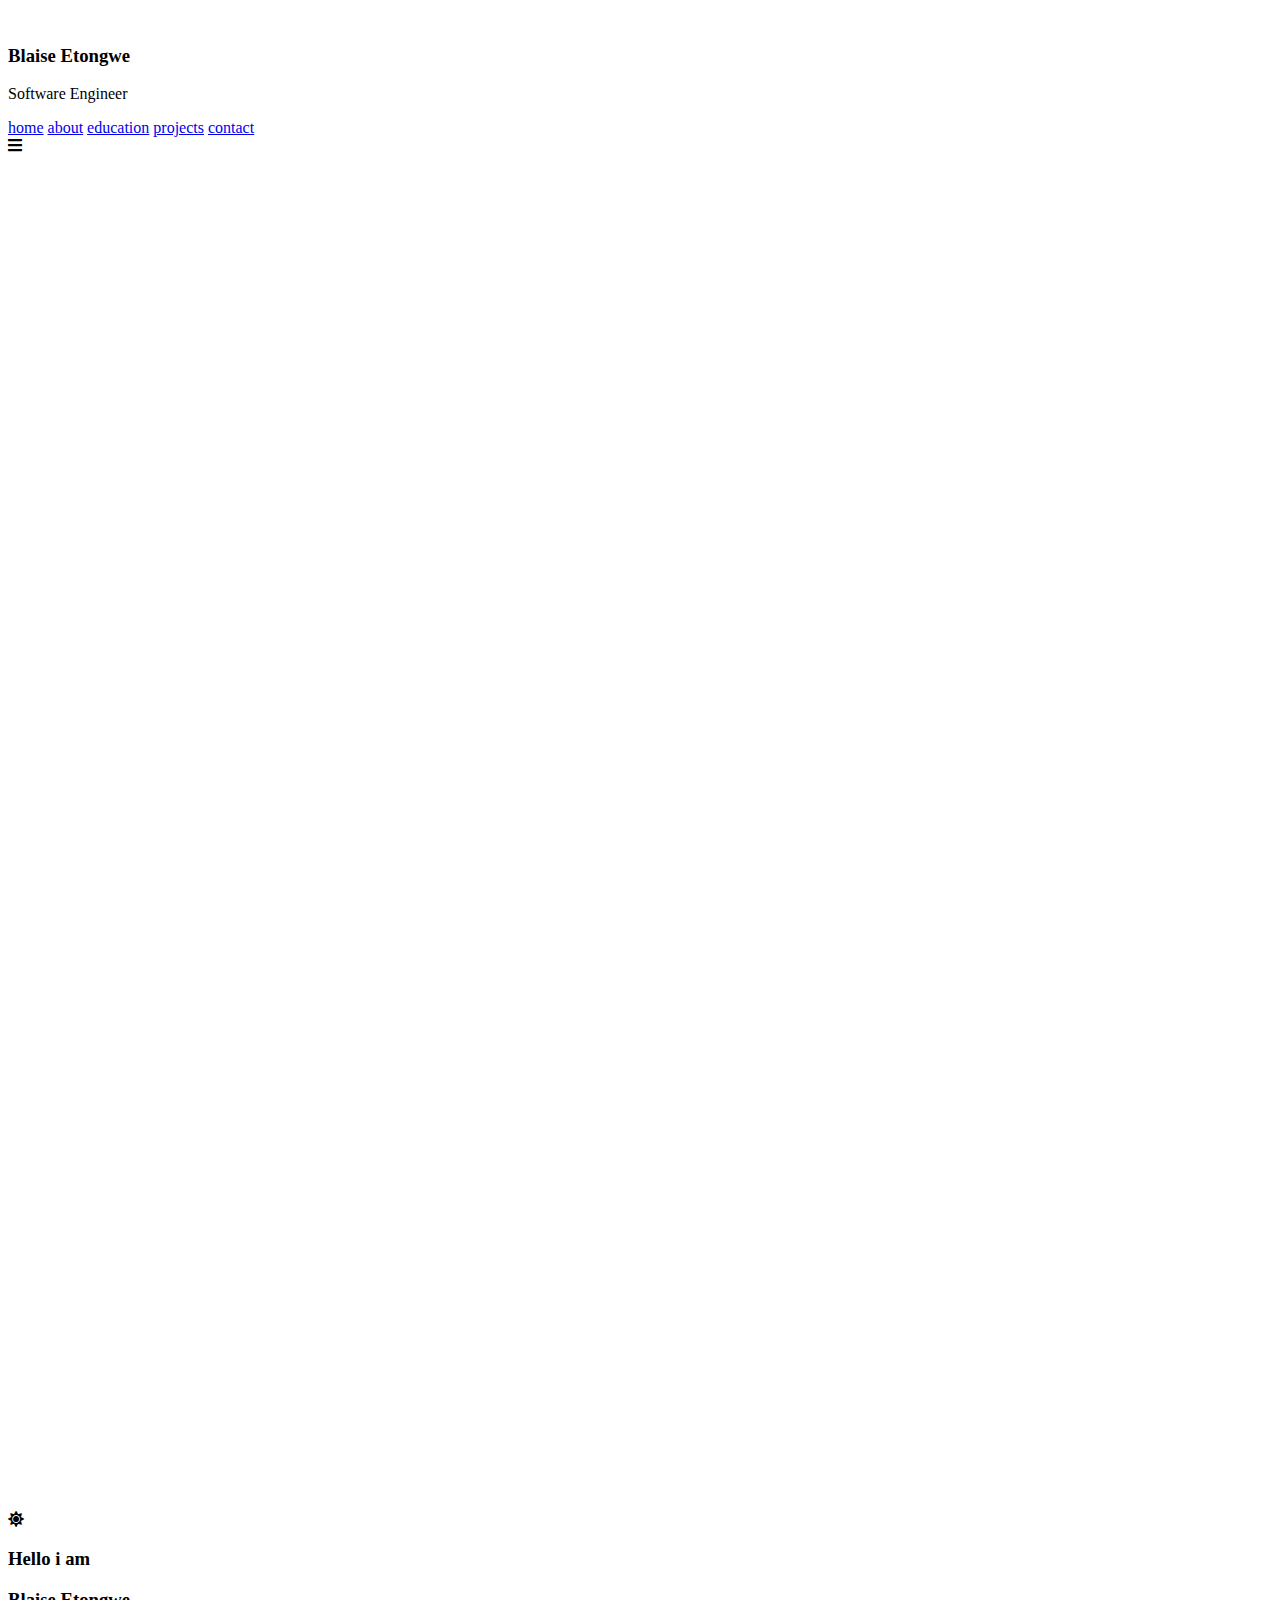
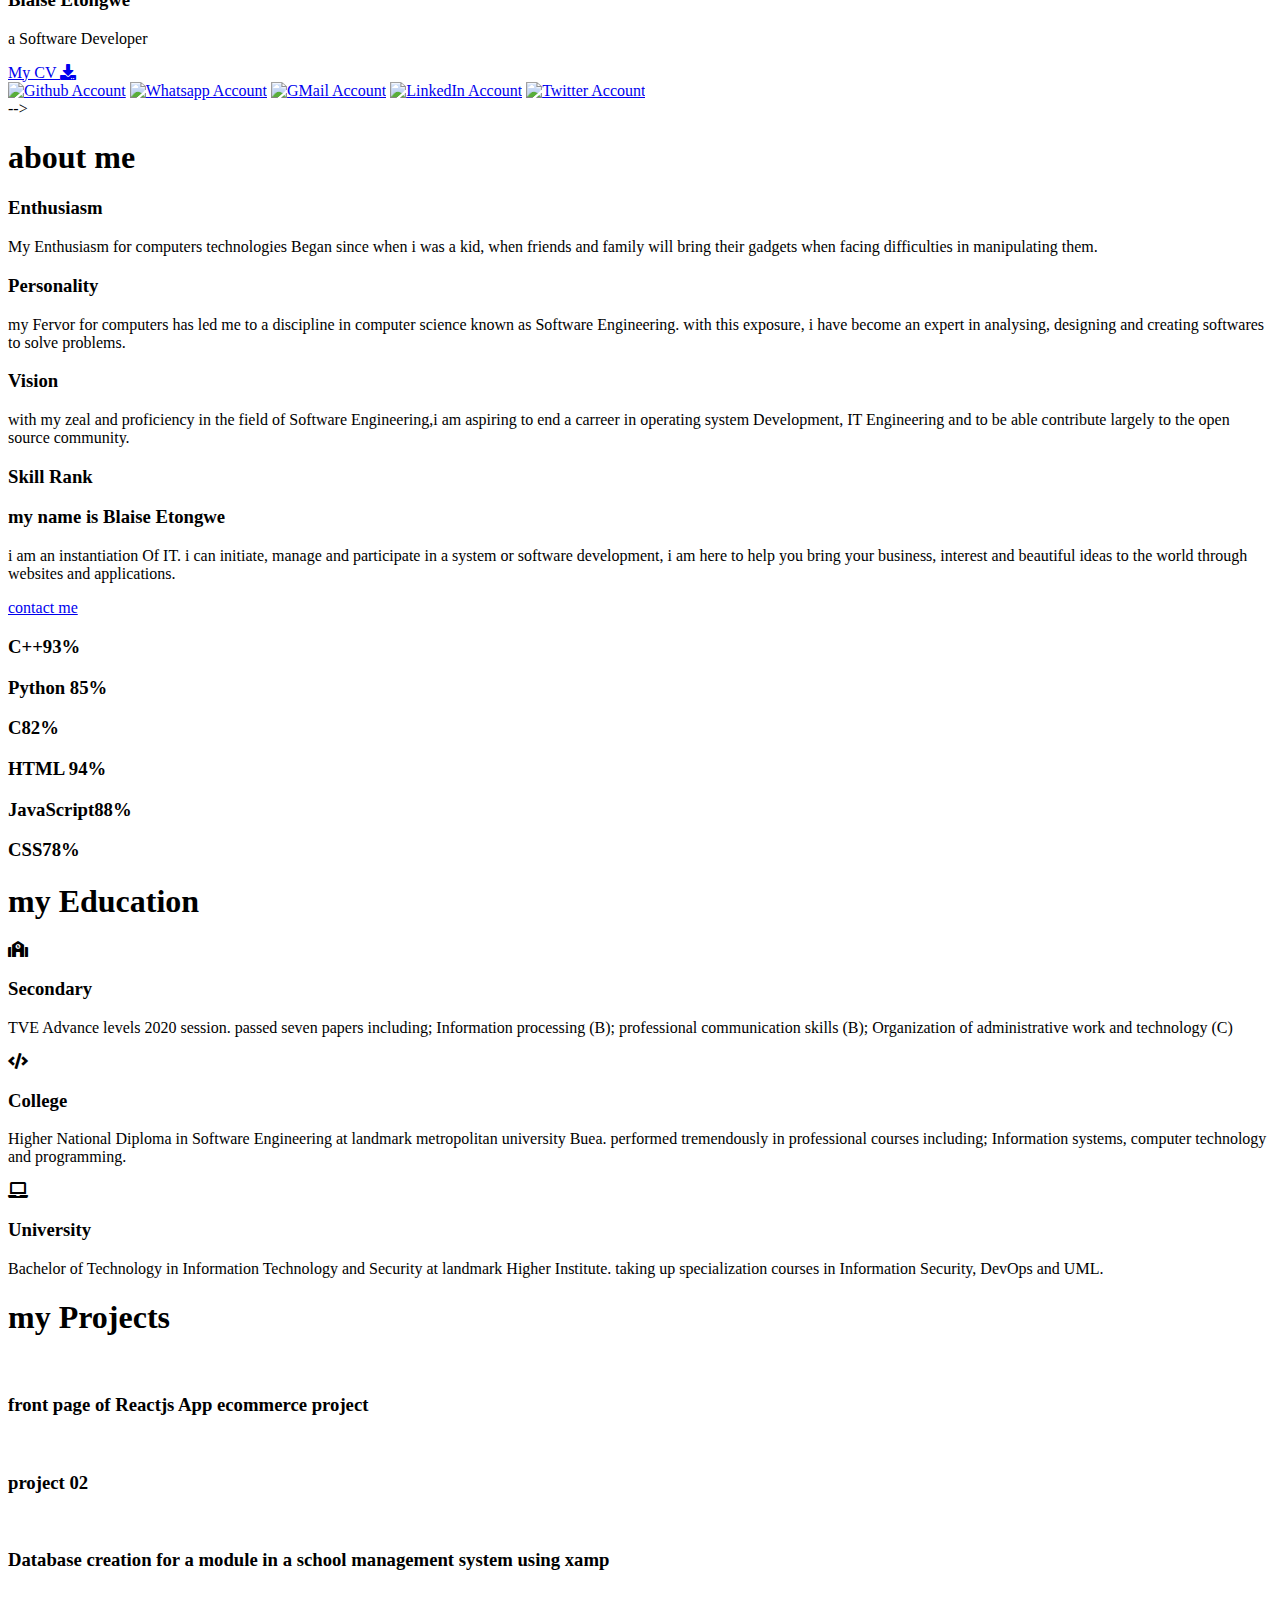
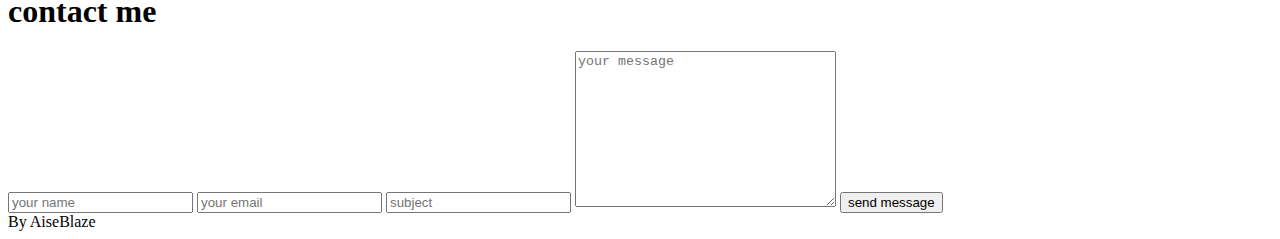
==== commit 737c0ed7: "Add files via upload" ====
--- a/index.html
+++ b/index.html
@@ -2,384 +2,318 @@
 <html lang="en">
 
 <head>
-  <meta charset="UTF-8">
-  <meta name="viewport" content="width=device-width, initial-scale=1.0">
-  <title>Aise portfolio</title>
-  <link rel="shortcut icon" href="./image/favicon.bmp" type="image/x-icon">
-  <link rel="stylesheet" href="style.css">
+    <meta charset="UTF-8">
+    <meta http-equiv="X-UA-Compatible" content="IE=edge">
+    <meta name="viewport" content="width=device-width, initial-scale=1.0">
+    <title>Etongwe's portfolio</title>
+    <!-- <link href = "img/favicon.ico" rel = "icon"> -->
+    <link rel="icon" href="img/icon.png" sizes="32x32" />
+
+    <!-- font awesome cdn link  -->
+    <link rel="stylesheet" href="https://cdnjs.cloudflare.com/ajax/libs/font-awesome/5.15.4/css/all.min.css">
+
+    <!-- custom css file link  -->
+    <link rel="stylesheet" href="css/style.css">
+    <link rel="stylesheet" href="css/main.scss">
+
 </head>
 
-<body>
-  <!-- Scroll Top Button -->
-  <div class="scroll-top">
-    <svg xmlns="http://www.w3.org/2000/svg" fill="none" viewBox="0 0 24 24" stroke="currentColor">
-      <path stroke-linecap="round" stroke-linejoin="round" stroke-width="2" d="M8 7l4-4m0 0l4 4m-4-4v18" />
+<body id="body" onload="preloader()">
+
+    <div id="loader">
+    </div>
+    <!-- header section starts  -->
+
+
+    <header class="header">
+
+        <div class="user">
+            <img class="profilepic" src="user.jpg" alt="">
+            <h3>Blaise Etongwe</h3>
+            <p>
+                Software Engineer
+            </p>
+        </div>
+
+        <nav class="navbar">
+
+            <a href="#home">home</a>
+            <a href="#about">about</a>
+            <a href="#education">education</a>
+            <a href="#projects">projects</a>
+            <a href="#contact">contact</a>
+        </nav>
+
+    </header>
+
+    <!-- header section ends -->
+
+
+    <div id="menu-btn" class="fas fa-bars"></div>
+
+    <!-- theme toggler  -->
+    <svg xmlns="http://www.w3.org/2000/svg" viewBox="0 0 100.6 107.6" id="star-svg">
+        <path fill="none" stroke="white" stroke-width="2" id="star-path" d="M43.7,65.8L19.9,83.3c-2.9,1.9-5.1,3.2-7.9,3.2c-5.7,0-10.5-5.1-10.5-10.8
+            c0-4.8,3.8-8.2,7.3-9.8l27.9-12L8.8,41.4c-3.8-1.6-7.3-5.1-7.3-9.8c0-5.7,5.1-10.5,10.8-10.5c2.9,0,4.8,1,7.6,3.2l23.8,17.4
+            l-3.2-28.2c-1-6.7,3.5-12,9.8-12c6.3,0,10.8,5.1,9.8,11.7L57,41.8l23.8-17.4c2.9-2.2,5.1-3.2,7.9-3.2c5.7,0,10.5,4.8,10.5,10.5
+            c0,5.1-3.5,8.2-7.3,9.8L63.9,53.8l27.9,12c3.8,1.6,7.3,5.1,7.3,10.1c0,5.7-5.1,10.5-10.8,10.5c-2.5,0-4.8-1.3-7.6-3.2L57,65.8
+            l3.2,28.2c1,6.7-3.5,12-9.8,12c-6.3,0-10.8-5.1-9.8-11.7L43.7,65.8z" />
     </svg>
-  </div>
-  <!-- Navigation -->
-  <section id="navigation">
-    <div class="nav-icon">
-      <svg xmlns="http://www.w3.org/2000/svg" fill="none" viewBox="0 0 24 24" stroke="currentColor">
-        <path stroke-linecap="round" stroke-linejoin="round" stroke-width="1" d="M4 6h16M4 12h16M4 18h16" />
-      </svg>
+    <div id="theme-toggler" class="fas fa-sun"></div>
+
+    <!-- home section starts  -->
+    <section class="home" id="home">
+
+        <div class="content">
+            <h3> <span class="underline">Hello</span> <span class="underline">i am</span></h3>
+            <h3> <span class="underline">Blaise</span> <span class="underline">Etongwe</span></h3>
+            <p>
+                a <span class="typing-text">Software Developer</span>
+            </p>
+            <a href="./resume/blaise's Cv.pdf" class="btn" download="cv">My CV <i class="fas fa-download"></i> </a>
+
+        </div>
+        <div class="social-links">
+            <a href="https://github.com/aiseblaze" class="account-link" target="_blank"><img src="Resources/githubLogo.png" alt="Github Account" class="icon"></a>
+            <a href="https://wa.me/+237676979660" class="account-link" target="_blank"><img src="Resources/whatsappLogo.png" alt="Whatsapp Account" class="icon"></a>
+            <a href="mailto:blaiseetongwe@gmail.com" class="account-link" target="_blank"><img src="Resources/mailLogo.png" alt="GMail Account" class="icon"></a>
+            <a href="https://www.linkedin.com/in/blaise-etongwe-/" class="account-link" target="_blank"><img src="Resources/linkedIn.png" alt="LinkedIn Account" class="icon"></a>
+            <a href="https://t.me/Blaise_Etongwe" class="account-link" target="_blank"><img src="Resources/telegramlogo.png" alt="Twitter Account" class="icon"></a>
+        </div>
+    </section>
+
+    <div class="center">
+
+        <!-- Copyright &copy; <span class="gradient">www.example-try.com</span> -->
+        <!-- <div class="about-rights">
+                        <!-- All rights reserved -->
+
     </div>
-  </section>
-  <div id="nav-content">
-    <div class="close-btn">
-      <svg xmlns="http://www.w3.org/2000/svg" fill="none" viewBox="0 0 24 24" stroke="currentColor">
-        <path stroke-linecap="round" stroke-linejoin="round" stroke-width="2" d="M6 18L18 6M6 6l12 12" />
-      </svg>
-    </div>
-    <div class="wrapper">
-      <h2 class="section-heading">Menu</h2>
-      <nav>
-        <ul>
-          <li><a data-text="Home" href="./index.html#hero">Home</a></li>
-          <li><a data-text="About" href="./index.html#about">About</a></li>
-          <li><a data-text="Projects" href="./index.html#projects">Projects</a></li>
-          <li><a data-text="Testimonial" href="./index.html#testimonial">Testimonial</a></li>
-          <li><a data-text="Contact" href="./contact.html">Contact</a></li>
-        </ul>
-      </nav>
-    </div>
-  </div>
-
-  <!-- Hero section -->
-  <section id="hero">
-    <div class="container">
-      <div class="left">
-        <p class="subheading">I'm Aise</p>
-        <h2 class="heading">
-          <div class="wrapper"><span>Codes</span></div>
-          <div class="wrapper"><span>with</span></div>
-          <div class="wrapper"><span>Logic</span></div>
-        </h2>
-        <p class="desc">I am presently a Student at Landmark Metropolitan University Molyko Buea, Cameroon. in addition to studying, i work with companies and agencies around the world building systems, Web sites and application UIs with
-          strong focus on
-          responsive design, accessibility, performance,</p>
-        <div class="buttons">
-          <a href="#projects" class="primary-btn">See My Works</a>
-          <a href="#">
-            <svg xmlns="http://www.w3.org/2000/svg" fill="none" viewBox="0 0 24 24" stroke="currentColor">
-              <path stroke-linecap="round" stroke-linejoin="round" stroke-width="1"
-                d="M14.752 11.168l-3.197-2.132A1 1 0 0010 9.87v4.263a1 1 0 001.555.832l3.197-2.132a1 1 0 000-1.664z" />
-              <path stroke-linecap="round" stroke-linejoin="round" stroke-width="1"
-                d="M21 12a9 9 0 11-18 0 9 9 0 0118 0z" />
-            </svg>
-          </a>
-        </div>
-      </div>
-      <div class="right">
-        <img src="./image/profile.jpg" alt="">
-      </div>
-    </div>
-  </section>
-
-  <!-- services Section -->
-  <section id="services">
-    <div class="container">
-      <h2 class="section-heading" data-outline="Services">Services</h2>
-      <div class="all-items">
-        <div class="item">
-          <div class="icon">
-            <svg xmlns="http://www.w3.org/2000/svg" fill="none" viewBox="0 0 24 24" stroke="currentColor">
-              <path stroke-linecap="round" stroke-linejoin="round" stroke-width="1"
-                d="M9.75 17L9 20l-1 1h8l-1-1-.75-3M3 13h18M5 17h14a2 2 0 002-2V5a2 2 0 00-2-2H5a2 2 0 00-2 2v10a2 2 0 002 2z" />
-            </svg>
-          </div>
-          <h3 class="item-heading">Web Design</h3>
-          <p class="item-desc">I build up the high performance website with blazing fast speed. Website with high
-            performance can lead the visitor more. </p>
-        </div>
-        <div class="item">
-          <div class="icon">
-            <svg xmlns="http://www.w3.org/2000/svg" fill="none" viewBox="0 0 24 24" stroke="currentColor">
-              <path stroke-linecap="round" stroke-linejoin="round" stroke-width="1"
-                d="M19.428 15.428a2 2 0 00-1.022-.547l-2.387-.477a6 6 0 00-3.86.517l-.318.158a6 6 0 01-3.86.517L6.05 15.21a2 2 0 00-1.806.547M8 4h8l-1 1v5.172a2 2 0 00.586 1.414l5 5c1.26 1.26.367 3.414-1.415 3.414H4.828c-1.782 0-2.674-2.154-1.414-3.414l5-5A2 2 0 009 10.172V5L8 4z" />
-            </svg>
-          </div>
-          <h3 class="item-heading">UI/UX</h3>
-          <p class="item-desc">I do ui/ux design for the website that assists website to get an outstanding look. Unique
-            design creates an unique personality for websites.</p>
-        </div>
-        <div class="item">
-          <div class="icon">
-            <svg xmlns="http://www.w3.org/2000/svg" fill="none" viewBox="0 0 24 24" stroke="currentColor">
-              <path stroke-linecap="round" stroke-linejoin="round" stroke-width="1"
-                d="M10 21h7a2 2 0 002-2V9.414a1 1 0 00-.293-.707l-5.414-5.414A1 1 0 0012.586 3H7a2 2 0 00-2 2v11m0 5l4.879-4.879m0 0a3 3 0 104.243-4.242 3 3 0 00-4.243 4.242z" />
-            </svg>
-          </div>
-          <h3 class="item-heading">SEO</h3>
-          <p class="item-desc">With SEO, your business wants to increase its visibility in search results on search
-            engines. I also provide SEO services
-            to rank your website.</p>
-        </div>
-      </div>
-    </div>
-  </section>
-
-  <!-- Testimonial Section -->
-  <section id="testimonial">
-    <div class="container">
-      <h1 class="section-heading" data-outline="Testimonial">Testimonial</h1>
-      <div class="all-items">
-        <div class="item">
-          <div class="img">
-            <img src="./image/sayed.jpg" alt="">
-          </div>
-          <h3 class="testimonial-heading">Mr Ronald</h3>
-          <p class="testimonial-sub-heading">GRAPHICS DESIGNER LM Tech</p>
-          <div class="icon">
-            <svg xmlns="http://www.w3.org/2000/svg" fill="none" viewBox="0 0 24 24" stroke="currentColor">
-              <path stroke-linecap="round" stroke-linejoin="round" stroke-width="2"
-                d="M7 8h10M7 12h4m1 8l-4-4H5a2 2 0 01-2-2V6a2 2 0 012-2h14a2 2 0 012 2v8a2 2 0 01-2 2h-3l-4 4z" />
-            </svg>
-          </div>
-          <p class="testimonial-desc">Aise conveys quality work. He is an excellent individual and an extraordinary
-            cooperative person. He is extremely
-            straightforward and puts all his energy to follow through on schedule. </p>
-        </div>
-        <div class="item">
-          <div class="img">
-            <img src="./image/arfan.jpg" alt="">
-          </div>
-          <h3 class="testimonial-heading">MR AMBE</h3>
-          <p class="testimonial-sub-heading">BACKEND DEVELOPER LM Tech</p>
-          <div class="icon">
-            <svg xmlns="http://www.w3.org/2000/svg" fill="none" viewBox="0 0 24 24" stroke="currentColor">
-              <path stroke-linecap="round" stroke-linejoin="round" stroke-width="2"
-                d="M7 8h10M7 12h4m1 8l-4-4H5a2 2 0 01-2-2V6a2 2 0 012-2h14a2 2 0 012 2v8a2 2 0 01-2 2h-3l-4 4z" />
-            </svg>
-          </div>
-          <p class="testimonial-desc">I've worked with many individuals who are tendentious and driven by things other
-            than the work they're doing. Aise is genuinely energetic about the web and the items Aise makes for it and
-            that is
-            quite darn
-            marvelous.</p>
-        </div>
-        <div class="item">
-          <div class="img">
-            <img src="./image/ayan.jpg" alt="">
-          </div>
-          <h3 class="testimonial-heading">MR SAMA</h3>
-          <p class="testimonial-sub-heading">PASTOR</p>
-          <div class="icon">
-            <svg xmlns="http://www.w3.org/2000/svg" fill="none" viewBox="0 0 24 24" stroke="currentColor">
-              <path stroke-linecap="round" stroke-linejoin="round" stroke-width="2"
-                d="M7 8h10M7 12h4m1 8l-4-4H5a2 2 0 01-2-2V6a2 2 0 012-2h14a2 2 0 012 2v8a2 2 0 01-2 2h-3l-4 4z" />
-            </svg>
-          </div>
-          <p class="testimonial-desc">Aise is a wonderfully creative, collaborative, and gifted developer who excels at
-            creating inclusive digital solutions.
-          </p>
-        </div>
-      </div>
-    </div>
-  </section>
-
-  <!-- stats Section -->
-  <section id="stats">
-    <div class="container">
-      <h2 class="section-heading" data-outline="Stats">Stats</h2>
-      <div class="all-items">
-        <div class="item">
-          <h2 class="number">50+</h2>
-          <h3 class="stats-sub-heading">Projects done</h3>
-          <p>I worked on more than 50+ projects. I know how to make things fascinating and eye-catching. Making high
-            performance website is always a sign of mine.</p>
-        </div>
-        <div class="item">
-          <h2 class="number">30+</h2>
-          <h3 class="stats-sub-heading">Happy clients</h3>
-          <p>I worked with more than 30+ clients. Client satisfaction is my main priority. I generally attempt to
-            complete the work
-            before the deadline.</p>
-        </div>
-        <div class="item">
-          <h2 class="number">4+</h2>
-          <h3 class="stats-sub-heading">Years experience</h3>
-          <p>I worked with more than 30+ clients. Client satisfaction is my main priority. I generally attempt to
-            complete the work
-            before the deadline.</p>
-        </div>
-      </div>
-    </div>
-  </section>
-  <!-- END Stats Section -->
-
-
-
-  <!-- About -->
-  <section id="about">
-    <div class="container">
-      <h2 class="section-heading" data-outline="about">About</h2>
-      <div class="wrapper">
-        <div class="left">
-          <div class="card">
-            <div class="img">
-              <img src="./image/profile.jpg" alt="">
-            </div>
-            <p class="card-desc">I’m a freelance web designer and developer based in Cameroon. I love the Web platform
-              and I need to improve it for
-              everybody. What's more, I believe myself to be totally honored that I will assemble it professionally.</p>
-            <h3 class="card-name">Aise</h3>
-            <p class="card-sub-title">Dev LMU TECH</p>
-          </div>
-        </div>
-        <div class="right">
-          <p class="subheading">Hi! This is AISE</p>
-          <h2 class="slogan">Freelance Web Designer</h2>
-          <p class="right-text"> I am pressently a student at Landmark Metropolitan University BUEA, CAMEROON at the same time i work with companies and agencies around the world, building Web sites and application
-            UIs with strong focus on
-            responsive design, accessibility, performance, and the latest in the area of front-end (Javascript, react,
-            gatsby, node,
-            Python, djengo)
-            I also speak and run workshops across the globe, also focusing on CSS, SVG, Responsive Design and
-            accessibility,
-            covering practical tips on how to build full stack using modern tools and techniques that scale and are
-            future-proof.
-          </p>
-          <div class="buttons">
-            <a href="./resume.docx" class="primary-btn" download="">Download Resume</a>
-            <a href="./contact.html" class="primary-btn outline">Hire Me</a>
-          </div>
-        </div>
-      </div>
-    </div>
-  </section>
-
-  <!-- projects -->
-  <section id="projects">
-    <div class="container">
-      <h2 class="section-heading" data-outline="Projects">Projects</h2>
-      <div class="all-items">
-        <div class="item">
-          <div class="left">
-            <div class="img">
-              <img src="./image/project-1.jpg" alt="">
-            </div>
-          </div>
-          <div class="right">
-            <h2 class="project-title">Real Chat</h2>
-            <h3 class="project-sub-title">Online real time chat app.</h3>
-            <p class="project-desc">I am currently working on this application for a USA customer. This application is going to be one of its kind. with this application
-              you can chat with your friend
-              constantly inside a secure environment and there will be no information reserved after the end of the
-              session.</p>
-            <div class="buttons">
-              <a href="#" class="primary-btn">Know More</a>
-              <a href="#" class="primary-btn outline external-link"> <span>Preview</span>
-                <svg xmlns="http://www.w3.org/2000/svg" fill="none" viewBox="0 0 24 24" stroke="currentColor">
-                  <path stroke-linecap="round" stroke-linejoin="round" stroke-width="2"
-                    d="M10 6H6a2 2 0 00-2 2v10a2 2 0 002 2h10a2 2 0 002-2v-4M14 4h6m0 0v6m0-6L10 14" />
-                </svg>
-              </a>
-            </div>
-
-          </div>
-        </div>
-        <div class="item">
-          <div class="left">
-            <div class="img">
-              <img src="./image/project-3.jpg" alt="">
-            </div>
-          </div>
-          <div class="right">
-            <h2 class="project-title">Hotel Saint claire Website
-            </h2>
-            <h3 class="project-sub-title">A website for hotel Saint claire.
-            </h3>
-            <p class="project-desc">Hotel Saint claire is one of the famous hotel in Buea. We are working on their website. The
-              client wanted a clean and smooth
-              design which I was able to provide at the end of the project.</p>
-            <div class="buttons">
-              <a href="#" class="primary-btn">Know More</a>
-              <a href="#" class="primary-btn outline external-link"> <span>Preview</span>
-                <svg xmlns="http://www.w3.org/2000/svg" fill="none" viewBox="0 0 24 24" stroke="currentColor">
-                  <path stroke-linecap="round" stroke-linejoin="round" stroke-width="2"
-                    d="M10 6H6a2 2 0 00-2 2v10a2 2 0 002 2h10a2 2 0 002-2v-4M14 4h6m0 0v6m0-6L10 14" />
-                </svg>
-              </a>
-            </div>
-          </div>
-        </div>
-        <div class="item">
-          <div class="left">
-            <div class="img">
-              <img src="./image/project-2.jpg" alt="">
-            </div>
-          </div>
-          <div class="right">
-            <h2 class="project-title">Landmark Metropolitan University Management System</h2>
-            <h3 class="project-sub-title">A School Management System</h3>
-            <p class="project-desc">Landmark is one of the most prestigious universities in buea cameroon.The challenge was to keep the
-              school's activities Online. It was
-              hard but in the end
-              we provided a good quality System that satisfied the client.</p>
-            <div class="buttons">
-              <a href="#" class="primary-btn">Know More</a>
-              <a href="#" class="primary-btn outline external-link"> <span>Preview</span>
-                <svg xmlns="http://www.w3.org/2000/svg" fill="none" viewBox="0 0 24 24" stroke="currentColor">
-                  <path stroke-linecap="round" stroke-linejoin="round" stroke-width="2"
-                    d="M10 6H6a2 2 0 00-2 2v10a2 2 0 002 2h10a2 2 0 002-2v-4M14 4h6m0 0v6m0-6L10 14" />
-                </svg>
-              </a>
-            </div>
-          </div>
-        </div>
-      </div>
-    </div>
-  </section>
-
-  <!-- Footer Section -->
-  <section id="footer">
-    <div class="container">
-      <footer>
-        <div class="col-1">
-          <div class="logo"><a href="#">
-              <img src="./image/light-logo.svg" alt="">
-            </a></div>
-          <p>A freelance web designer and developer from Buea, Cameroon . I generally make websites that have
-            extraordinary
-            designs and also have a good performance rate. </p>
-        </div>
-        <div class="col-2">
-          <h2 class="column-heading">Important<br>Links</h2>
-          <ul>
-            <li><a href="./index.html#home">Home</a></li>
-            <li><a href="./index.html#about">About</a></li>
-            <li><a href="./contact.html">Contact</a></li>
-            <li><a href="./index.html#Project">Project</a></li>
-            <li><a href="./index.html#testimonial">Testimonial</a></li>
-          </ul>
-        </div>
-        <div class="col-3">
-          <h2 class="column-heading">Contact<br>Info</h2>
-          <ul>
-            <li><a href="#">blaiseetongwe@gmail.com</a></li>
-            <li><a href="#">+237676979660</a></li>
-            <li><a href="#">Buea, Cameroon</a></li>
-          </ul>
-        </div>
-        <div class="col-4">
-          <h2 class="column-heading">Social<br>Links</h2>
-          <ul>
-            <li><a href="#">FB</a></li>
-            <li><a href="#">TW</a></li>
-            <li><a href="#">TG</a></li>
-            <li><a href="#">Li</a></li>
-          </ul>
-        </div>
-      </footer>
-    </div>
-  </section>
-  <section id="copyright">
-    <div class="container">
-      <p> &copy; Copyright 2021 AISE. All right Reserved</p>
-    </div>
-  </section>
-
-  <script src="./app.js"></script>
+    -->
+
+    <!-- <div class="share">
+                <a href="#" class="fab fa-facebook-f"></a>
+                <a href="#" class="fab fa-twitter"></a>
+                <a href="#" class="fab fa-telegram"></a>
+                <a target="-blank" href=""
+                    class="fab fa-linkedin"></a>
+                <a target="-blank" href="" class="fab fa-github"></a>
+            </div> -->
+
+    <!-- home section ends -->
+
+    <!-- about section starts  -->
+
+    <section class="about" id="about">
+
+        <div class="left parleft" data-rate="-1"></div>
+        <div class="right parright" data-rate="1"></div>
+        <h1 class="heading"> <span class="underline">about</span> me </h1>
+
+        <div class="row">
+
+            <div class="box-container">
+                <div class="box">
+                    <h3>Enthusiasm</h3>
+                    <p>
+                        My Enthusiasm for computers technologies Began since when i was a kid, when friends and family will bring their gadgets when facing difficulties in manipulating them.
+                    </p>
+                </div>
+                <div class="box">
+                    <h3>Personality</h3>
+                    <p>
+                        my Fervor for computers has led me to a discipline in computer science known as Software Engineering. with this exposure, i have become an expert in analysing, designing and creating softwares to solve problems.
+                    </p>
+                </div>
+                <div class="box">
+                    <h3>Vision</h3>
+                    <p>
+                        with my zeal and proficiency in the field of Software Engineering,i am aspiring to end a carreer in operating system Development, IT Engineering and to be able contribute largely to the open source community.
+                    </p>
+                </div>
+                <div class="box">
+                    <h3>Skill Rank</h3>
+                    <p></p>
+                </div>
+            </div>
+
+            <div class="content">
+                <h3>my name is <span class="underline">Blaise Etongwe</span></h3>
+                <p>
+                    i am an instantiation Of IT. i can initiate, manage and participate in a system or software development, i am here to help you bring your business, interest and beautiful ideas to the world through websites and applications.
+                </p>
+                <a target="-blank" href="#contact" class="btn">contact
+                    me</a>
+            </div>
+
+        </div>
+
+        <div class="row">
+
+            <div class="progress">
+                <h3 class="underline"> C++<span>93%</span> </h3>
+                <div class="bar bar-1-1">
+                    <span></span>
+                </div>
+                <h3 class="underline">Python <span>85%</span> </h3>
+                <div class="bar bar-1-2">
+                    <span></span>
+                </div>
+                <h3 class="underline">C<span>82%</span> </h3>
+                <div class="bar bar-1-3">
+                    <span></span>
+                </div>
+            </div>
+
+            <div class="progress">
+                <h3 class="underline"> HTML <span>94%</span> </h3>
+                <div class="bar bar-2-1">
+                    <span></span>
+                </div>
+                <h3 class="underline">JavaScript<span>88%</span> </h3>
+                <div class="bar bar-2-2">
+                    <span></span>
+                </div>
+                <h3 class="underline">CSS<span>78%</span> </h3>
+                <div class="bar bar-2-3">
+                    <span></span>
+                </div>
+            </div>
+
+        </div>
+
+    </section>
+
+    <!-- about section ends -->
+
+    <!-- education section starts  -->
+
+    <section class="education" id="education">
+
+        <h1 class="heading"> my <span class="underline">Education</span> </h1>
+
+        <div class="box-container">
+
+            <div class="box">
+                <i class="fas fa-school"></i>
+                <h3>Secondary</h3>
+                <p>
+                    TVE Advance levels 2020 session. passed seven papers including; Information processing (B); professional communication skills (B); Organization of administrative work and technology (C)
+                </p>
+            </div>
+
+            <div class="box">
+                <i class="fas fa-code"></i>
+                <h3>College</h3>
+                <p>
+                    Higher National Diploma in Software Engineering at landmark metropolitan university Buea. performed tremendously in professional courses including; Information systems, computer technology and programming.
+                </p>
+            </div>
+
+            <div class="box">
+                <i class="fas fa-laptop"></i>
+                <h3>University</h3>
+                <p>
+                    Bachelor of Technology in Information Technology and Security at landmark Higher Institute. taking up specialization courses in Information Security, DevOps and UML.
+                </p>
+            </div>
+
+
+        </div>
+
+    </section>
+
+    <!-- education section ends -->
+
+
+    <!-- projects section starts  -->
+
+    <section class="projects" id="projects">
+
+        <h1 class="heading"> my <span class="underline">Projects</span> </h1>
+
+        <div class="box-container">
+
+            <div class="box">
+                <img src="img/react.png" alt="">
+                <div class="content">
+                    <h3>front page of Reactjs App ecommerce project </h3>
+                </div>
+            </div>
+
+            <div class="box">
+                <img src="img/react2.png" alt="">
+                <div class="content">
+                    <h3>project 02</h3>
+                </div>
+            </div>
+
+            <div class="box">
+                <img src="img/xamp.png" alt="">
+                <div class="content">
+                    <h3>Database creation for a module in a school management system using xamp</h3>
+                </div>
+            </div>
+
+
+        </div>
+
+    </section>
+</main>
+
+<!-- projects section ends -->
+
+<!-- contact section starts -->
+
+<section class="contact" id="contact">
+
+    <h1 class="heading"> <span class="underline">contact</span> me </h1>
+
+    <form action="">
+        <input type="text" placeholder="your name" class="box">
+        <input type="email" placeholder="your email" class="box">
+        <input type="text" placeholder="subject" class="box">
+        <textarea name="" class="box" placeholder="your message" id="" cols="30" rows="10"></textarea>
+        <input type="submit" value="send message" class="btn">
+    </form>
+
+</section>
+
+<!-- contact section ends -->
+
+<div class="credits">
+    By <span class="underline">AiseBlaze</span>
+</div>
+
+
+
+
+
+
+
+<script src="https://cdnjs.cloudflare.com/ajax/libs/typed.js/2.0.11/typed.min.js"></script>
+
+<script>
+
+    var type = new Typed('.typing-text', {
+        strings: ['A System Analyst and Designer', 'Full stack developer', 'Database Administrator', 'IT Support Specailist'],
+        typeSpeed: 120,
+        loop: true
+    });
+
+    let themeColor = document.querySelectorAll('.theme-toggler span');
+    themeColor.forEach(color => color.addEventListener('click', () => {
+        let background = color.style.background;
+        document.querySelector('body').style.background = background;
+    }));
+
+</script>
+
+<script src="js/script.js"></script>
+<script>
+
+</script>
+
 </body>
 
 </html>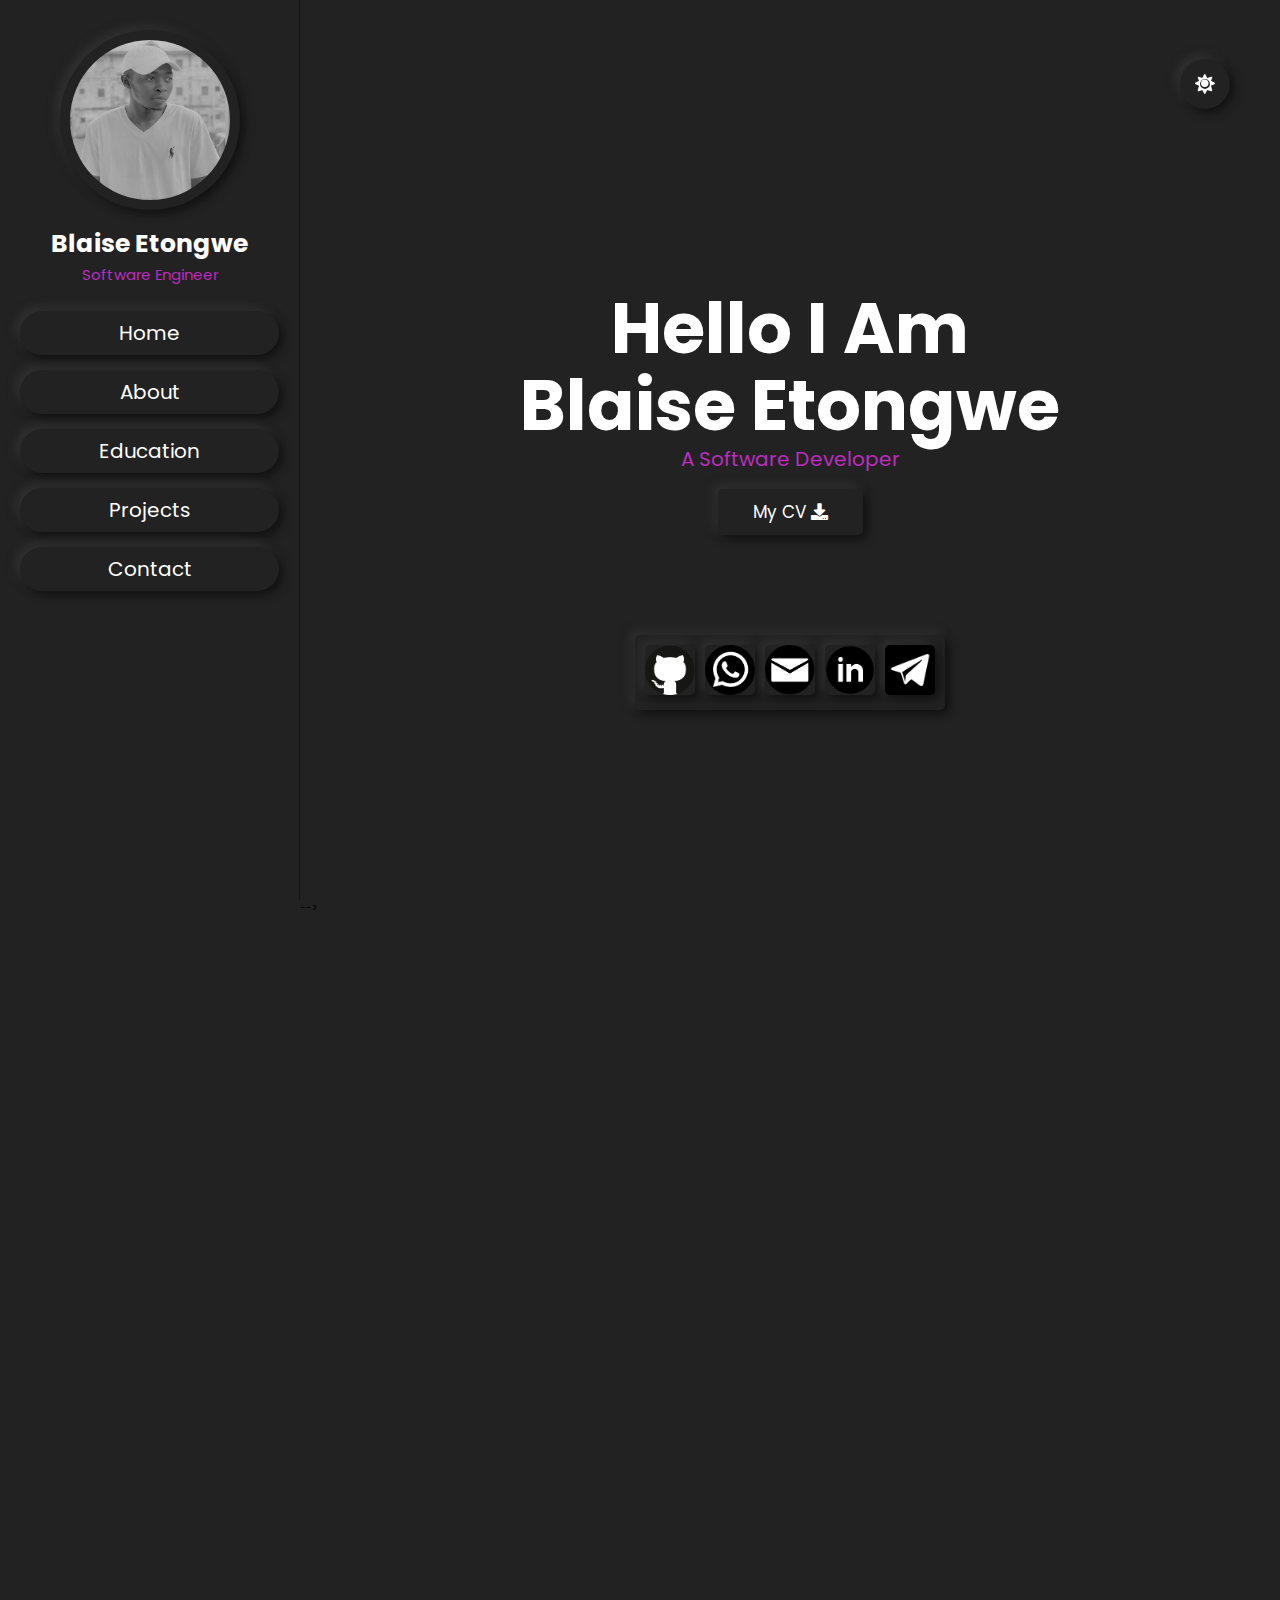
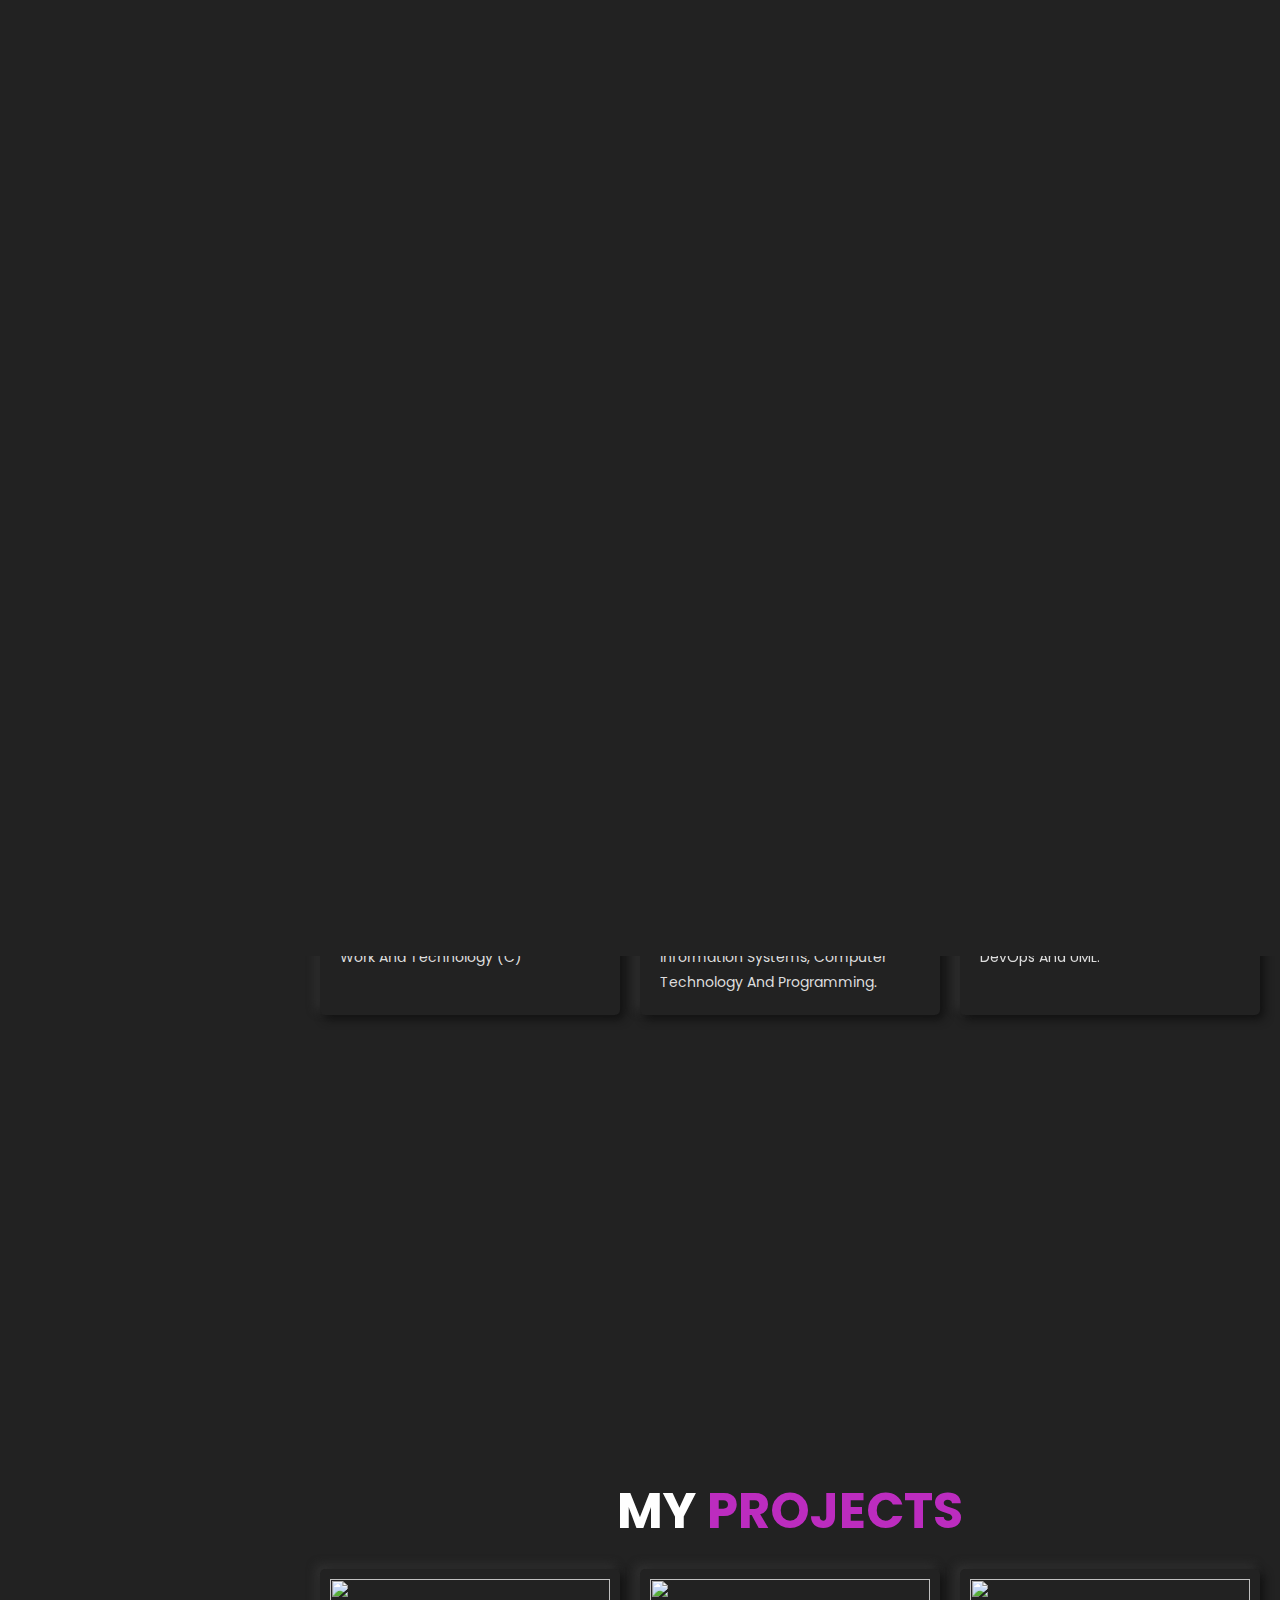
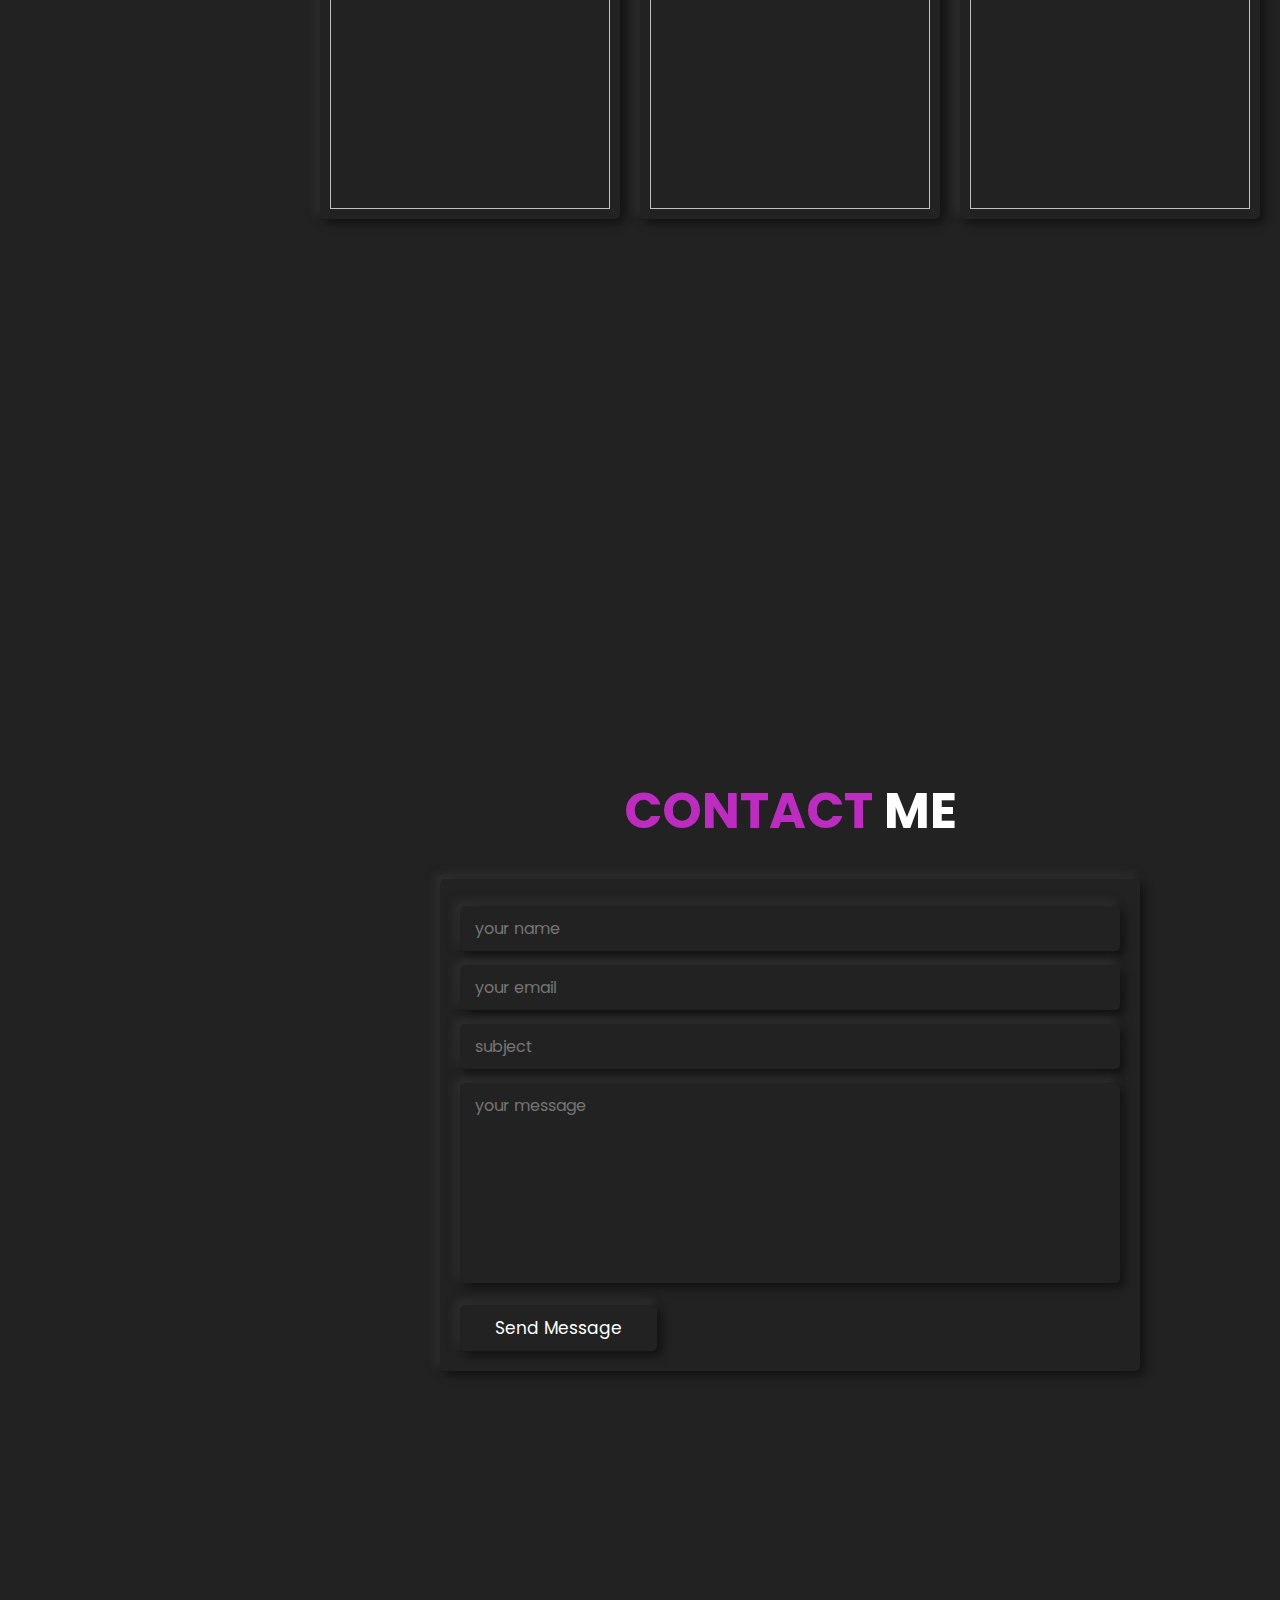
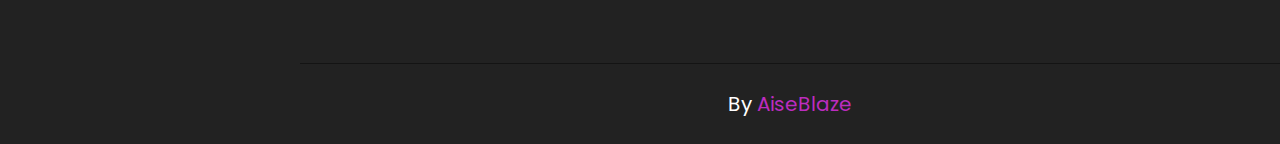
==== commit 3d1efdb7: "Update index.html" ====
--- a/index.html
+++ b/index.html
@@ -78,7 +78,7 @@
             <a href="https://wa.me/+237676979660" class="account-link" target="_blank"><img src="Resources/whatsappLogo.png" alt="Whatsapp Account" class="icon"></a>
             <a href="mailto:blaiseetongwe@gmail.com" class="account-link" target="_blank"><img src="Resources/mailLogo.png" alt="GMail Account" class="icon"></a>
             <a href="https://www.linkedin.com/in/blaise-etongwe-/" class="account-link" target="_blank"><img src="Resources/linkedIn.png" alt="LinkedIn Account" class="icon"></a>
-            <a href="https://t.me/Blaise_Etongwe" class="account-link" target="_blank"><img src="Resources/telegramlogo.png" alt="Twitter Account" class="icon"></a>
+            <a href="https://t.me/Blaise_Etongwe" class="account-link" target="_blank"><img src="Resources/telegramLogo.png" alt="Twitter Account" class="icon"></a>
         </div>
     </section>
 
@@ -316,4 +316,4 @@
 
 </body>
 
-</html>+</html>
--- a/css/style.css
+++ b/css/style.css
@@ -0,0 +1,698 @@
+@import url('https://fonts.googleapis.com/css2?family=Poppins:wght@100;200;300;400;500;600;700&display=swap');
+
+
+:root{
+    --green:#bc2cbf;                     
+    --black:#fff;
+    --light-color:#ddd;
+    --bg-color:#222;
+    --border:.1rem solid rgba(0,0,0,.4);
+    --box-shadow:.4rem .4rem 1rem #111,
+                -.4rem -.4rem 1rem #333;
+    --box-shadow-inset:.4rem .4rem 1rem #111 inset,
+                      -.4rem -.4rem 1rem #333 inset;
+}
+
+*{
+    font-family: 'Poppins', sans-serif;
+    margin:0; padding:0;
+    box-sizing: border-box;
+    outline: none; border:none;
+    text-decoration: none;
+    text-transform: capitalize;
+    transition: .2s linear;
+}
+html{
+    font-size: 62.5%;
+    overflow-x: hidden;
+    scroll-behavior: smooth;
+}
+
+body{
+    background: var(--bg-color);
+    padding-left: 30rem;
+    scroll-behavior: smooth;
+}
+.disap{
+    opacity: 0;
+    animation: thanos 3s ease-out backwards;
+}
+@keyframes thanos {
+    0%{
+        opacity: 1;
+    }
+    100%{
+        opacity: 0;
+    }
+}
+
+.profilepic:hover{
+    animation: profilep 2s infinite linear;
+}
+  #star-svg {
+    position: fixed;
+    top: 15%;
+    left: 94%;
+    width: 150px;
+    height: 150px;
+    margin: -75px 0 0 -75px;
+  }
+@keyframes profilep {
+    0%{
+        transform: rotate(0deg);
+    }
+    100%{
+        transform: rotate(360deg);
+    }
+}
+.underline {
+    display: inline-block;
+    position: relative;
+    
+  }
+  .underline:hover{
+    color: #bc2cbf;
+  }
+  .underline:after {
+    content: '';
+    position: absolute;
+    width: 100%;
+    transform: scaleX(0);
+    height: 2px;
+    bottom: 0;
+    left: 0;
+    background-color: #3fdd00;;
+    transform-origin: bottom right;
+    transition: transform 0.25s ease-out;
+  }
+  
+  .underline:hover:after {
+    transform: scaleX(1);
+    transform-origin: bottom left;
+  }
+#loader{
+    position: fixed;
+    width: 100%;
+    height: 100vh;
+    background: #fff url(../image/1_CsJ05WEGfunYMLGfsT2sXA.gif) no-repeat center;
+    z-index: 9999;
+}
+body.active{
+    --black:#444;
+    --light-color:#777;
+    --bg-color:#e6e6e6;
+    --border:.1rem solid rgba(0,0,0,.2);
+    --box-shadow:.4rem .4rem 1rem #ccc,
+                -.4rem -.4rem 1rem #fff;
+    --box-shadow-inset:.4rem .4rem 1rem #ccc inset,
+                      -.4rem -.4rem 1rem #fff inset;
+}
+
+section{
+    min-height: 100vh;
+    padding:2rem;
+}
+
+.btn{
+    margin-top: 1rem;
+    display: inline-block;
+    padding:1rem 3.5rem;
+    border-radius: .5rem;
+    font-size: 1.7rem;
+    cursor: pointer;
+    background: none;
+    color:var(--black);
+    box-shadow: var(--box-shadow);
+}
+
+.btn:hover{
+    box-shadow: var(--box-shadow-inset);
+    color:var(--green);
+}
+
+.heading{
+    text-align: center;
+    font-size: 5rem;
+    color:var(--black);
+    text-transform: uppercase;
+    padding-bottom: 2rem;
+}
+
+.heading span{
+    color:var(--green);
+    text-transform: uppercase;
+}
+
+.header{
+    position: fixed;
+    top:0; left: 0;
+    z-index: 999;
+    background: var(--bg-color);
+    width: 30rem;
+    border-right: var(--border);
+    height: 100%;
+    padding:2rem;
+    text-align: center;
+}
+
+.header .user img{
+    margin:1rem 0;
+    border:1rem solid transparent;
+    border-radius: 50%;
+    height: 18rem;
+    width: 18rem;
+    box-shadow: var(--box-shadow);
+}
+
+.header .user h3{
+    color:var(--black);
+    font-size: 2.5rem;
+}
+
+.header .user p{
+    color:var(--green);
+    font-size: 1.5rem;
+}
+
+.header .navbar{
+    padding-top: 1rem;
+}
+
+.header .navbar a{
+    display: block;
+    margin:1.5rem 0;
+    padding:.7rem;
+    border-radius: 5rem;
+    font-size: 2rem;
+    box-shadow: var(--box-shadow);
+    color:var(--black);
+}
+
+.header .navbar a:hover{
+    box-shadow: var(--box-shadow-inset);
+    color: var(--green);
+}
+
+#menu-btn{
+    position: fixed;
+    top:1.5rem; left: 2rem;
+    z-index: 1000;
+    height: 5rem;
+    width: 5rem;
+    line-height: 5rem;
+    border-radius: 50%;
+    font-size: 2rem;
+    cursor: pointer;
+    box-shadow: var(--box-shadow);
+    text-align: center;
+    color:var(--black);
+    background: var(--bg-color);
+    display: none;
+}
+
+#menu-btn:hover{
+    color:var(--green);
+    box-shadow: var(--box-shadow-inset);
+}
+
+#theme-toggler{
+    position: fixed;
+    top:5.9rem; right: 5.05rem;
+    z-index: 1000;
+    height: 5rem;
+    width: 5rem;
+    line-height: 5rem;
+    border-radius: 50%;
+    font-size: 2rem;
+    cursor: pointer;
+    box-shadow: var(--box-shadow);
+    text-align: center;
+    color:var(--black);
+    background: var(--bg-color);
+}
+
+#theme-toggler:hover{
+    color:var(--green);
+    box-shadow: var(--box-shadow-inset);
+}
+
+.home{
+    display: flex;
+    flex-flow: column;
+    align-items: center;
+    justify-content: center;
+    text-align: center;
+}
+
+.home .content h3{
+    font-size: 7rem;
+    color:var(--black);
+    line-height: 1.1;
+    text-transform: uppercase;
+}
+
+.home .content p{
+    font-size: 2rem;
+    color:var(--green);
+    padding-bottom: .5rem;
+}
+.about-me{
+    display: flexbox;
+    font-size: 18px;
+    color: aliceblue;
+}
+
+.social-links{
+    display: flex;
+    justify-content: center; 
+    flex-wrap: wrap;
+    position: relative; 
+    top: 10rem;
+    border-radius: .5rem;
+    box-shadow: var(--box-shadow);
+    padding: .5rem;
+}
+.social-links img{
+    width: 40px;
+    margin: 7px 10px;
+    border-radius: 400px;
+    transition: box-shadow 0.2s ease-in-out 0.05s;
+    height: 5rem;
+    width: 5rem;
+    line-height: 5rem;
+    box-shadow: var(--box-shadow);
+    margin:.5rem;
+    font-size: 2rem;
+    color:var(--black);
+    border-radius: .5rem;
+}
+
+.social-links img:hover{
+    box-shadow: 2px 2px 10px rgb(255, 0, 51), -2px -2px 10px rgb(255, 217, 0);
+    box-shadow: var(--box-shadow-inset);
+    color:var(--green);
+}
+
+/* .home .share{
+    position: relative;
+    top: 10rem;
+    border-radius: .5rem;
+    box-shadow: var(--box-shadow);
+    padding:1rem;
+}
+
+.home .share a{
+    height: 7rem;
+    width: 7rem;
+    line-height: 7rem;
+    box-shadow: var(--box-shadow);
+    margin:.7rem;
+    font-size: 2rem;
+    color:var(--black);
+    border-radius: .5rem;
+}
+
+.home .share a:hover{
+    /* box-shadow: var(--box-shadow-inset);
+    color:var(--green); 
+}*/
+
+.about-transition{
+    animation: aboutAnimate 4s ease-in forwards;
+}
+#aboutimage{
+    width: 79%;
+    height: 100%;
+    opacity: 0;
+    animation: aboutimg 5s ease-out backwards;
+}
+@keyframes aboutimg {
+    0%{
+        opacity: 1;
+    }
+    100%{
+        opacity: 0;
+        display: none;
+    }
+}
+
+@keyframes aboutAnimate {
+    0%{
+        opacity: 0;
+        transform: translateX(-100%);
+    }
+    100%{
+        opacity: 1;
+        transform: translateX(0%);
+    }
+}
+.about .row{
+    display: flex;
+    align-items: center;
+    flex-wrap: wrap-reverse;
+    gap:2rem;
+}
+
+.about .row .box-container{
+    flex:1 1 40rem;
+    display: flex;
+    gap:1.5rem;
+    flex-wrap: wrap;
+}
+
+.about .row .box-container .box{
+    flex:1 1 18rem;
+    text-align: center;
+    padding:2rem;
+    border-radius: .5rem;
+    box-shadow: var(--box-shadow);
+}
+
+.about .row .box-container .box h3{
+    font-size: 5rem;
+    color:var(--black);
+    line-height: 1.1;
+}
+
+.about .row .box-container .box p{
+    font-size: 1.7rem;
+    color:var(--light-color);
+    padding:.5rem 0;
+}
+
+.about .row .content{
+    flex:1 1 40rem;
+}
+
+.about .row .content h3{
+    font-size: 3.5rem;
+    color:var(--black);
+    line-height: 1.8;
+}
+
+.about .row .content h3 span{
+    color:var(--green);
+}
+
+.about .row .content p{
+    font-size: 1.7rem;
+    color:var(--light-color);
+    line-height: 1.8;
+    padding:1rem 0;
+}
+
+.about .row:nth-child(3){
+    padding-top: 2rem;
+}
+
+.about .row .progress{
+    flex:1 1 40rem;
+}
+
+.about .row .progress h3{
+    color:var(--black);
+    font-weight: normal;
+    font-size: 2rem;
+    display: flex;
+    align-items: center;
+    justify-content: space-between;
+}
+
+.about .row .progress .bar{
+    box-shadow: var(--box-shadow);
+    border-radius: 5rem;
+    height:2rem;
+    padding:.5rem;
+    margin:1rem 0;
+}
+
+.about .row .progress .bar span{
+    display: block;
+    height: 100%;
+    background: var(--green);
+    border-radius: 5rem;
+}
+
+.about .row .progress .bar-1-1 span{
+    width: 90%;
+}
+
+.about .row .progress .bar-1-2 span{
+    width: 85%;
+}
+
+.about .row .progress .bar-1-3 span{
+    width: 80%;
+}
+
+.about .row .progress .bar-2-1 span{
+    width: 95%;
+}
+
+.about .row .progress .bar-2-2 span{
+    width: 89%;
+}
+
+.about .row .progress .bar-2-3 span{
+    width: 70%;
+}
+
+.education .box-container{
+    display: grid;
+    grid-template-columns: repeat(auto-fit, minmax(27rem, 1fr));
+    gap:2rem;
+}
+
+.education .box-container .box{
+    padding:2rem;
+    border-radius: .5rem;
+    box-shadow: var(--box-shadow);
+    position: relative;
+    z-index: 0;
+    overflow:hidden;
+}
+
+.education .box-container .box i{
+    font-size:4rem;
+    padding-bottom: 5rem;
+    color:#fff;
+}
+
+.education .box-container .box h3{
+    font-size:2rem;
+    padding-bottom: 1rem;
+    color:var(--black);
+}
+
+.education .box-container .box p{
+    font-size:1.4rem;
+    line-height: 1.8;
+    color:var(--light-color);
+}
+
+.education .box-container .box::before{
+    content: '';
+    position: absolute;
+    top:0; left: 0;
+    height: 100%;
+    width: 100%;
+    background: var(--green);
+    z-index: -1;
+    clip-path: circle(9rem at 5% 0%);
+    transition: .3s linear;
+}
+
+.education .box-container .box:hover::before{    
+    clip-path: circle(100%);
+}
+
+.education .box-container .box:hover > *{
+    color:#fff;
+}
+
+.projects .box-container{
+    display:grid;
+    grid-template-columns: repeat(auto-fit, minmax(27rem, 1fr));
+    gap:2rem;
+}
+
+.projects .box-container .box{
+    height: 25rem;
+    border-radius: .5rem;
+    overflow:hidden;
+    box-shadow: var(--box-shadow);
+    position: relative;
+    border:1rem solid transparent;
+}
+
+.projects .box-container .box img{
+    height: 100%;
+    width: 100%;
+    object-fit: cover;
+}
+
+.projects .box-container .box .content{
+    position: absolute;
+    top:0; left: 0;
+    height: 100%;
+    width: 100%;
+    background: var(--bg-color);
+    display: grid;
+    place-items: center;
+    transform: scale(0);
+}
+
+.projects .box-container .box:hover .content{
+    transform: scale(1);
+}
+
+.projects .box-container .box .content h3{
+    font-size: 2.5rem;
+    color:var(--black);
+    text-transform: uppercase;
+    transform: translateY(-5rem);
+    opacity: 0;
+    transition-delay: .3s;
+}
+
+.projects .box-container .box:hover .content h3{
+    transform: translateY(0rem);
+    opacity: 1;
+}
+
+.contact form{
+    margin:1rem auto;
+    max-width: 70rem;
+    border-radius: .5rem;
+    box-shadow: var(--box-shadow);
+    padding:2rem;
+}
+
+.contact form .box{
+    padding:1rem 1.5rem;
+    width:100%;
+    background: none;
+    color:var(--black);
+    font-size: 1.6rem;
+    text-transform: none;
+    margin:.7rem 0;
+    box-shadow: var(--box-shadow);
+    border-radius: .5rem;
+}
+
+.contact form textarea{
+    height: 20rem;
+    resize: none;
+}
+
+.contact form .box:focus{
+    box-shadow: var(--box-shadow-inset);
+}
+
+.credits{
+    font-size: 2rem;
+    text-align: center;
+    padding:2.5rem 1rem;
+    margin-top: 1rem;
+    border-top: var(--border);
+    color:var(--black);
+}
+
+.credits span{
+    color: var(--green);
+}
+
+
+
+
+
+
+
+
+
+
+
+
+
+
+
+
+/* media queries  */
+
+@media (max-width:991px){
+
+    html{
+        font-size: 55%;
+    }
+
+    body{
+        padding-left: 0;
+        overflow-x:hidden ;
+    }
+
+    .header{
+        left:-110%;
+    }
+
+    .header.active{
+        left:0%;
+        transition: .4s linear;
+    }
+
+    #menu-btn{
+        display: initial;
+    }
+
+    #star-svg{
+        left: 84%;
+        top: 10.5%;
+    }
+
+}
+
+@media (max-width:450px){
+
+    html{
+        font-size: 50%;
+    }
+    body{
+        padding-left: 0;
+        overflow-x:hidden ;
+    }
+    .header{
+        width:100%;
+        border-right: 0;
+    }
+
+}
+.left{
+    position: absolute;
+    left: 0;
+    width: 65%;
+    height: 180%;
+    background: #fff;
+    z-index: 2;
+}
+.right{
+    position: absolute;
+    right: 0;
+    width: 50%;
+    height: 180%;
+    background: rgb(226, 37, 37);
+    z-index: 2;
+}
+.parright{
+    position: absolute;
+    width: 50%;
+    height: 180%;
+    background: var(--bg-color);
+    transition: transform 2.5s;
+}
+
+.parleft{
+    position: absolute;
+    width: 65%;
+    height: 180%;
+    background: var(--bg-color);
+    transition: transform 3s;
+}